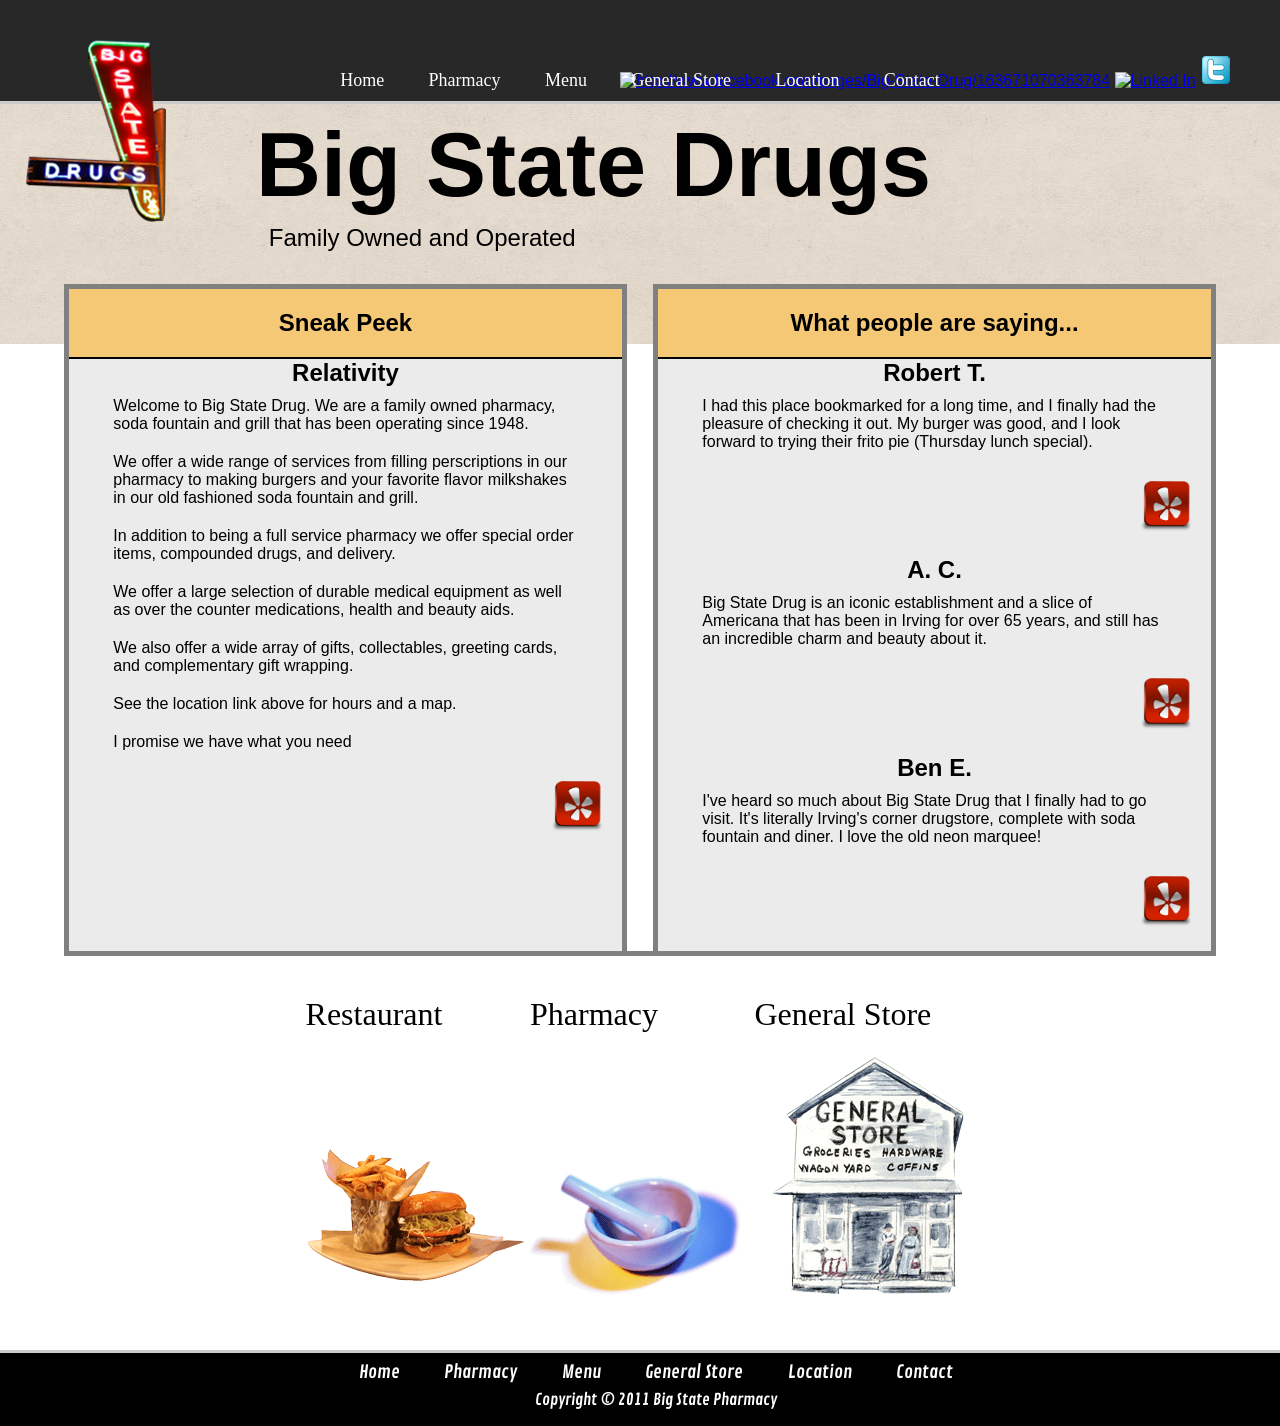
==== project/index.html @ 97235903 "new things" ====
<!DOCTYPE html>
<html lang="en">
	<head>
		<meta charset="utf-8" />
		<title>Big State Drugs</title>
		<link rel="stylesheet" type="text/css" href="css/main.css" />
		<link href='http://fonts.googleapis.com/css?family=Contrail+One' rel='stylesheet' type='text/css' />
	</head>
	<body>
		<!-- start of Header -->
		<header>
			<a href="index.html"><img src="images/stateLogo.png" alt="Big State Drugs" class="logoImg"/></a>
			<nav>
				<ul>
					<li>
						<a href="index.html">Home</a>
					</li>
					<li>
						<a href="pharmacy.html">Pharmacy</a>
					</li>
					<li>
						<a href="menu.html">Menu</a>
					</li>
					<li>
						<a href="about.html">General Store</a>
					</li>
					<li>
						<a href="location.html">Location</a>
					</li>
					<li>
						<a href="form.html">Contact</a>
					</li>
				</ul>
			</nav>
			<div id="social">
				<a href="http://www.facebook.com/pages/Big-State-Drug/163671070363784"><img src="images/facebook1.png" alt="http://www.facebook.com/pages/Big-State-Drug/163671070363784"/></a>
				<a href="http://www.linkedin.com"><img src="images/linkedin.png" alt="Linked In"/></a>
				<a href="http://wwww.twitter.com"><img src="images/twitter.png" alt="Twitter"/></a>
			</div>
		</header>
		<!-- End of Header -->
		<!-- <div id="wrapper"> -->
		<div class="homeTop">
			<h1>Big State Drugs</h1>
			<h2>Family Owned and Operated</h2>
			<img src="images/homeTop.jpg"/>

		</div>
		<section>
			<div class="leftContainer">
				<h1>Sneak Peek</h1>
				<h2>Relativity</h2>
				<p>
					Welcome to Big State Drug. We are a family owned pharmacy, soda fountain and grill that has been operating since 1948.
				</p>
				<p>
					We offer a wide range of services from filling perscriptions in our pharmacy to making burgers and your favorite flavor milkshakes
					in our old fashioned soda fountain and grill.
				</p>
				<p>
					In addition to being a full service pharmacy we offer special order items, compounded
					drugs, and delivery.
				</p>
				<p>
					We offer a large selection of durable medical equipment as well as over the counter medications, health and
					beauty aids.
				</p>
				<p>
					We also offer a wide array of gifts, collectables, greeting cards, and complementary gift wrapping.
				</p>
				<p>
					See the location link above for hours and a map.
				</p>
				<p>I promise we have what you need</p>
				<div class="readmore">
					<a href="http://www.yelp.com/biz/big-state-drug-irving#query:big%20state%20drugs"><img src="images/yelpBig.png"/></a>
				</div>
			</div>
			<div class="rightContainer">
				<h1>What people are saying...</h1>
				<h2>Robert T.</h2>
				<p>
					I had this place bookmarked for a long time, and I finally had the pleasure of checking it out.
					My burger was good, and I look forward to trying their frito pie (Thursday lunch special).
				</p>
				<div class="readmore">
					<a href="http://www.yelp.com/biz/big-state-drug-irving#query:big%20state%20drugs"><img src="images/yelpBig.png"/></a>
				</div>
				<h2>A. C.</h2>
				<p>
					Big State Drug is an iconic establishment and a slice of Americana that has been in Irving for over 65 years,
					and still has an incredible charm and beauty about it.
				</p>
				<div class="readmore">
					<a href="http://www.yelp.com/biz/big-state-drug-irving#query:big%20state%20drugs"><img src="images/yelpBig.png"/></a>
				</div>
				<h2>Ben E.</h2>
				<p>
					I've heard so much about Big State Drug that I finally had to go visit. It's literally Irving's corner drugstore,
					complete with soda fountain and diner. I love the old neon marquee!
				</p>
				<div class="readmore">
					<a href="http://www.yelp.com/biz/big-state-drug-irving#query:big%20state%20drugs"><img src="images/yelpBig.png"/></a>
				</div>
			</div>
		</section>
		<div class="imageSet">
			<span>Restaurant</span>
			<a href="menu.html"><img src="images/home_menu.gif" alt="Restaurant"/></a>
			<span>Pharmacy</span>
			<a href="pharmacy.html"><img src="images/home_pharmacy.gif" alt="Pharmacy"/></a>
			<span>General Store</span>
			<a href="about.html"><img src="images/home_general.png"alt="GeneralStore"/></a>
		</div>
		<footer>
			<div class="bottomBar">
				<ul>
					<li>
						<a href="index.html">Home</a>
					</li>
					<li>
						<a href="pharmacy.html">Pharmacy</a>
					</li>
					<li>
						<a href="menu.html">Menu</a>
					</li>
					<li>
						<a href="about.html">General Store</a>
					</li>
					<li>
						<a href="location.html">Location</a>
					</li>
					<li>
						<a href="form.html">Contact</a>
					</li>
				</ul>
				<div class="copyright">
					<p>
						Copyright &copy; 2011 Big State Pharmacy
					</p>
				</div>
			</div>
		</footer>
		<!-- </div> -->
	</body>
</html>
---- project/css/main.css ----
* {
	margin: 0;
	padding: 0;
	/*box-sizing: border-box;*/	
	/*-webkit-box-sizing: border-box;*/
	/*-moz-box-sizing: border-box;*/
	-webkit-font-smoothing: antialiased;
	-moz-font-smoothing: antialiased;
	-o-font-smoothing: antialiased;
	font-family: Verdana, Geneva, sans-serif;
}

body {
		background-image:url("images/grunge.png");
}

h1{
	text-align:center;
}
header {
	width: 100%;
	margin: 0;
	padding: 0;
}

.logoImg {
	float: left;
	padding-top: 40px;
	padding-left: 2%;
	width: 140px;
	z-index: 0;
	overflow: hidden;
	position: absolute;
}
.universal_wrap {
	width: 80%;
	margin: 0 auto;
	overflow: hidden;
}
nav {
	list-style-type: none;
	width: 100%;
	border-bottom: solid 3px #CCCCCC;
	padding-top: 70px;
	padding-bottom: 10px;
	background-color: #282828;
}
nav > ul {
	text-align:center;
	position:relative;
	/*padding-right:1em;*/

}
nav ul li:nth-child(1){
	/*border:1px solid gray;*/
}

nav > ul > li {
	display: inline;
	padding: 5px 20px;
	
	
}
nav > ul > li > a {
	font-family: "Helvetica Neue";
	font-size: 18px;
	color: #ffffff;
	/*display: inline;*/
	text-decoration: none;
	overflow: hidden;
}
nav > ul > li > a:hover {
	color: #3781ba;
}
nav > ul > li > a:active {
	color: #3781ba;
}
nav ul li:nth-child(6){
}
#social {
	/*position: absolute;*/
	margin-top: -50px;
	float: right;
	padding-right:3em;
	z-index: 1;
}
.homeTop {
	/*overflow: hidden;*/
	/*clear: both;*/
	height: 240px;
	/*width: 100%;*/
}
.homeTop > h1 {
	font-size: 90px;
	position: absolute;
	font-family: 'HelveticaNeue', Arial, Helvetica, sans-serif;
	padding-left: 20%;
	padding-top:10px;
}
.homeTop > h2 {
	font-family: 'HelveticaNeue-UltraLight', 'Helvetica Neue UltraLight', 'Helvetica Neue', Arial, Helvetica, sans-serif;
	font-size: 24px;
	font-weight: 100;
	position: absolute;
	padding-left: 21%;
	padding-top: 5em;
}
.homeTop > img {
	width: 100%;
	height: 240px;
	overflow: hidden;
	position: absolute;
	z-index: -1;
}
section {
	width: 90%;
	margin: -60px auto;
	height: 100%;
	overflow: hidden;
	border-bottom:solid 5px gray;
	
	
}
section h1 {
	font-family: "HelveticaNeue" padding : 0;
	padding-left: 10px;
	border-bottom: .1em solid black;
}
section h2 {
	/*padding-left: 5%;*/
	text-align:center;
	
}
section > h2:first-Child{
	margin-top:3em;
}
section p {
	padding-left: 8%;
	padding-right: 8%;
	padding-top: 10px;
	padding-bottom: 10px;
}
.leftContainer {
	width: 48%;
	background-color: #ebebeb;
	float: left;
	overflow:hidden;
	border:solid 5px gray;
	margin-bottom:-1000px;
	padding-bottom:1000px;
	
	
}

.rightContainer {
	width: 48%;
	background-color: #ebebeb;
	float: right;
	border:solid 5px gray;
	border-bottom:none;
}

.leftContainer > .readmore{
	/*margin-top:65px;*/
}
.readmore {
	text-align: right;
	padding: 20px;
}
.readmore img {
	width:10%;
	padding-bottom:0;
}
.facebook {
	/*float:right;*/
	overflow: hidden;
	/*background-color:rgba(255,255,255,.5);*/
	margin-top: -60px;
	/*background-color:rgba(255,255,255,.2);*/
	width: 100%;
}
section  h1 {
	padding: 20px;
	background-color:rgba(100%, 65.1%, 0%, .5);
}
.imageSet {
	text-align:center;
}
.imageSet img{
	margin-top:10em;
}
span{
	text-align:center;
	position:absolute;
	padding-top:100px;
	/*padding-left:3em;*/
	font-family:"French Script MT";
	font-size:2em;
}
.imageSet:nth-child(3){
	padding-right:4em;
}
aside {
	/*clear:both;*/
	margin: 0;
	padding: 10px;
	float: left;
	overflow: hidden;
	width: 23%;/*height:100%;*/
	/*background-color:rgba(0,0,0,.3);*/

}
aside > img {
	width: 100%;
	/*padding:10%;*/
	border: .3em solid #000000;
	margin-bottom: 0;
	padding-bottom: 0;
}
#rightBar {
	width: 25%;
	/*clear:both;*/
	height: 500px;
	background-color: rgba(255,255,255,.3);
	float: right;
	overflow: hidden;
}
.info {
	margin: 0;
	width: 100%;
	height: 100%;
	background-color: #282828;
	border-bottom: 3px solid #cccccc;
	padding-top: 10px;
	padding-left: 1em;
	overflow: hidden;
}
.info > ul {
	list-style-type: none;
	margin-left: 50px;
	color: white;
}
.info > ul > li {
	padding: 5px;
	font-family: "Arial Narrow";
}
b {
	color: gray;
}
.copyright > p {
	color: white;
	font-family: "contrail one";
	font-size: 16px;
	margin: 0;
	padding-top: 8px;
	text-align: center;
	padding-bottom:1em;
}
.bottomBar {
	margin: 0 auto;
	width: 100%;
	background-color: rgb(0,0,0);
	border-top: 3px solid #cccccc;
	padding-top: 10px;
	padding-left: 1em;
	overflow: hidden;
}
footer {
	width: 100%;
	position:absolute;
	margin: 0 auto;
	padding-top: 40px;
	text-align: center;
	
}
.bottomBar > ul > li > a:hover {
	color: #3781ba;
}

.bottomBar ul {
	margin: 0 auto;
	/*padding: 20px 70px 20px 50px;*/
	list-style-type: none;
	display: inline;
}
.bottomBar > ul > li > a {
	text-decoration: none;
	color:white;
	font-family: "Contrail one";
	font-size: 18px;
	font-weight: 100;
	display: inline;
	line-height: 18px;
	padding: 20px;
}
.bottomBar > ul > li {
	text-decoration: none;
	display: inline;
}
#content {
	background-image: url(images/html5-forms.png);
	background-repeat: no-repeat;
	background-position: center -25px;
	padding-top: 150px;
	overflow: hidden;
}
form {
	width: 400px;
	background-color: #fcfcfc;
	background-color: rgba(0,0,0,0.5);
	padding: 15px 25px;
	margin: 0 auto;
	color: #fff;
	-moz-border-radius: 20px;
	-webkit-border-radius: 20px;
	border-radius: 20px;
	overflow: hidden;
}
label {
	clear: both;
	display: block;
	text-shadow: 0px -1px 0px #000;
	text-shadow: 0 -1px rgba(0,0,0,0.5);
	font-family: "kaffeesatz-1", "kaffeesatz-2", sans-serif;
}
input {
	margin-bottom: 25px;
}
sup {
	color: #f00;
}
input {
	font-size: 18px;
	border: 2px solid #999;
	padding: 6px 8px;
	background-color: #fff;
	-webkit-box-shadow: inset 0px 2px 2px rgba(0,0,0,0.2);
	-moz-box-shadow: inset 0px 2px 2px rgba(0,0,0,0.2);
	box-shadow: inset 0px 2px 2px rgba(0,0,0,0.2);
	color: #696969;
	width: 375px;
}
input:focus {
	border: 2px solid #6c6;
	-webkit-box-shadow: none;
	-moz-box-shadow: none;
	box-shadow: none;
}
input[type=date], input[type=number], input[type=submit] {
	-moz-border-radius: 0px;
	-webkit-border-radius: 0px;
	border-radius: 0px;
	width: auto;
}
input[type=submit] {
	margin-top: 10px;
}
input:invalid {
	border: 2px red solid;
}
input.awesome {
	background: #fc9200 url(../images/alert-overlay.png) repeat-x;
	display: inline-block;
	padding: 5px 10px 6px;
	color: #fff;
	text-decoration: none;
	font-weight: bold;
	line-height: 1;
	-moz-border-radius: 5px;
	-webkit-border-radius: 5px;
	border-radius: 5px;
	-moz-box-shadow: 0 1px 3px #999;
	-webkit-box-shadow: 0 1px 3px #999;
	box-shadow: 0 1px 3px #999;
	text-shadow: 0 -1px 1px #222;
	border: none;
	position: relative;
	cursor: pointer;
	float: right;
	font-size: 28px;
	font-family: "kaffeesatz-1", "kaffeesatz-2", sans-serif;
}
input.awesome:hover {
	background-color: #ffb515;
}
.small {
	font-size: 10px;
	margin: 15px 0;
	color: #fff;
	text-shadow: 0px -1px 0px #000;
	text-shadow: 0 -1px rgba(0,0,0,0.5);
}
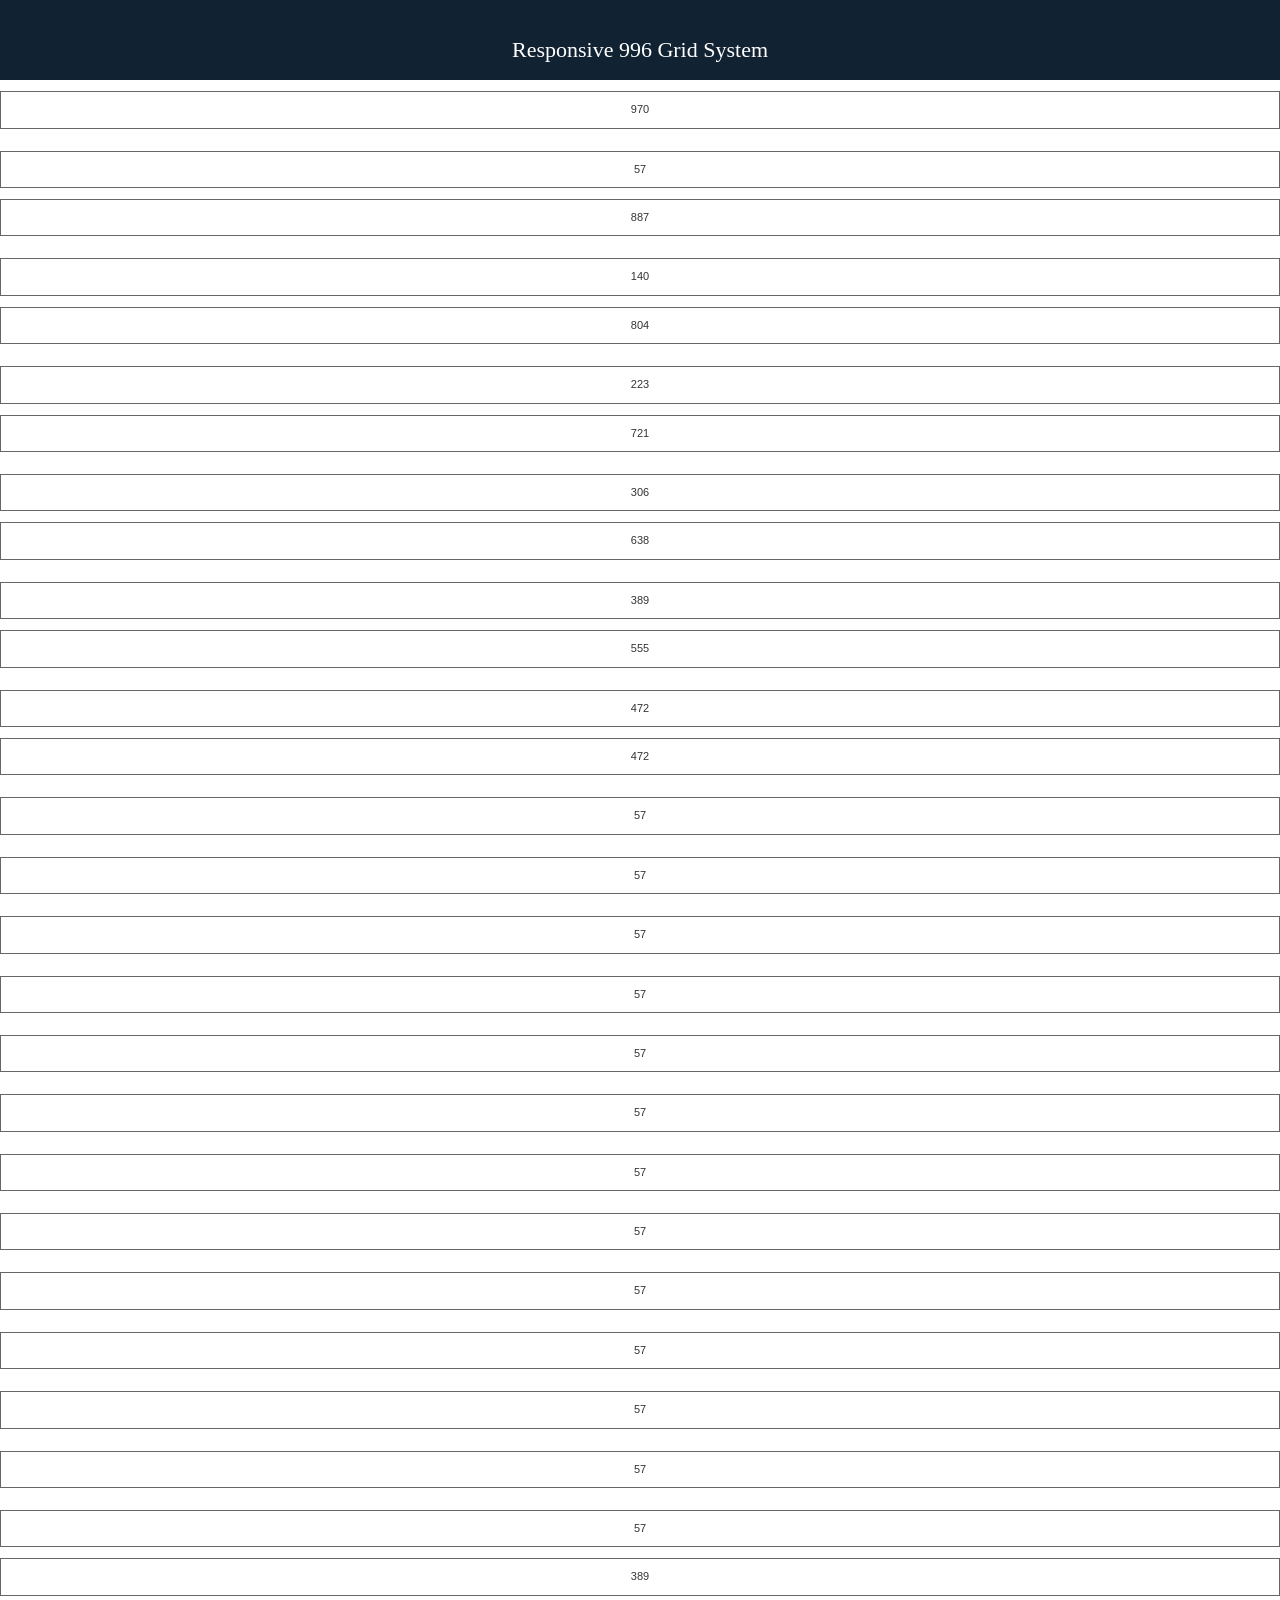
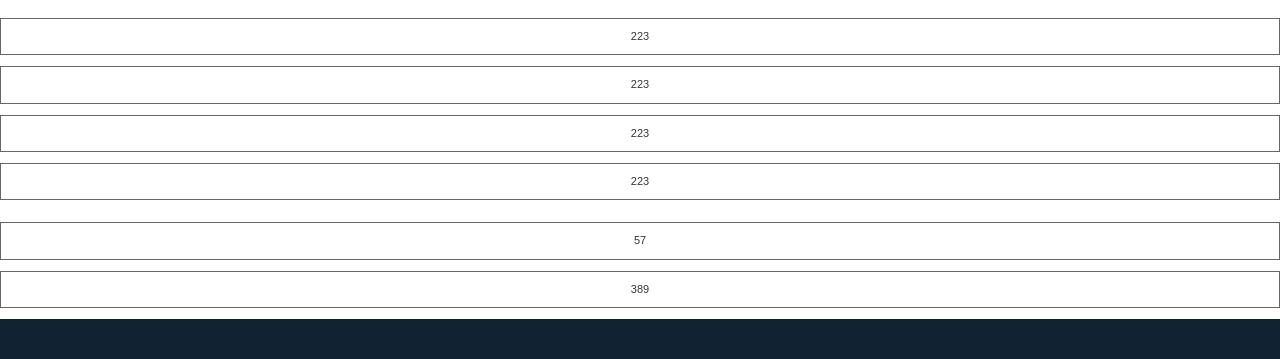
==== commit b60569f7: "different site" ====
--- a/project/index.html
+++ b/project/index.html
@@ -1,146 +1,263 @@
-<!DOCTYPE html>
-<html lang="en">
-	<head>
-		<meta charset="utf-8" />
-		<title>Big State Drugs</title>
-		<link rel="stylesheet" type="text/css" href="css/main.css" />
-		<link href='http://fonts.googleapis.com/css?family=Contrail+One' rel='stylesheet' type='text/css' />
-	</head>
-	<body>
-		<!-- start of Header -->
-		<header>
-			<a href="index.html"><img src="images/stateLogo.png" alt="Big State Drugs" class="logoImg"/></a>
-			<nav>
-				<ul>
-					<li>
-						<a href="index.html">Home</a>
-					</li>
-					<li>
-						<a href="pharmacy.html">Pharmacy</a>
-					</li>
-					<li>
-						<a href="menu.html">Menu</a>
-					</li>
-					<li>
-						<a href="about.html">General Store</a>
-					</li>
-					<li>
-						<a href="location.html">Location</a>
-					</li>
-					<li>
-						<a href="form.html">Contact</a>
-					</li>
-				</ul>
-			</nav>
-			<div id="social">
-				<a href="http://www.facebook.com/pages/Big-State-Drug/163671070363784"><img src="images/facebook1.png" alt="http://www.facebook.com/pages/Big-State-Drug/163671070363784"/></a>
-				<a href="http://www.linkedin.com"><img src="images/linkedin.png" alt="Linked In"/></a>
-				<a href="http://wwww.twitter.com"><img src="images/twitter.png" alt="Twitter"/></a>
-			</div>
-		</header>
-		<!-- End of Header -->
-		<!-- <div id="wrapper"> -->
-		<div class="homeTop">
-			<h1>Big State Drugs</h1>
-			<h2>Family Owned and Operated</h2>
-			<img src="images/homeTop.jpg"/>
-
-		</div>
-		<section>
-			<div class="leftContainer">
-				<h1>Sneak Peek</h1>
-				<h2>Relativity</h2>
-				<p>
-					Welcome to Big State Drug. We are a family owned pharmacy, soda fountain and grill that has been operating since 1948.
-				</p>
-				<p>
-					We offer a wide range of services from filling perscriptions in our pharmacy to making burgers and your favorite flavor milkshakes
-					in our old fashioned soda fountain and grill.
-				</p>
-				<p>
-					In addition to being a full service pharmacy we offer special order items, compounded
-					drugs, and delivery.
-				</p>
-				<p>
-					We offer a large selection of durable medical equipment as well as over the counter medications, health and
-					beauty aids.
-				</p>
-				<p>
-					We also offer a wide array of gifts, collectables, greeting cards, and complementary gift wrapping.
-				</p>
-				<p>
-					See the location link above for hours and a map.
-				</p>
-				<p>I promise we have what you need</p>
-				<div class="readmore">
-					<a href="http://www.yelp.com/biz/big-state-drug-irving#query:big%20state%20drugs"><img src="images/yelpBig.png"/></a>
-				</div>
-			</div>
-			<div class="rightContainer">
-				<h1>What people are saying...</h1>
-				<h2>Robert T.</h2>
-				<p>
-					I had this place bookmarked for a long time, and I finally had the pleasure of checking it out.
-					My burger was good, and I look forward to trying their frito pie (Thursday lunch special).
-				</p>
-				<div class="readmore">
-					<a href="http://www.yelp.com/biz/big-state-drug-irving#query:big%20state%20drugs"><img src="images/yelpBig.png"/></a>
-				</div>
-				<h2>A. C.</h2>
-				<p>
-					Big State Drug is an iconic establishment and a slice of Americana that has been in Irving for over 65 years,
-					and still has an incredible charm and beauty about it.
-				</p>
-				<div class="readmore">
-					<a href="http://www.yelp.com/biz/big-state-drug-irving#query:big%20state%20drugs"><img src="images/yelpBig.png"/></a>
-				</div>
-				<h2>Ben E.</h2>
-				<p>
-					I've heard so much about Big State Drug that I finally had to go visit. It's literally Irving's corner drugstore,
-					complete with soda fountain and diner. I love the old neon marquee!
-				</p>
-				<div class="readmore">
-					<a href="http://www.yelp.com/biz/big-state-drug-irving#query:big%20state%20drugs"><img src="images/yelpBig.png"/></a>
-				</div>
-			</div>
-		</section>
-		<div class="imageSet">
-			<span>Restaurant</span>
-			<a href="menu.html"><img src="images/home_menu.gif" alt="Restaurant"/></a>
-			<span>Pharmacy</span>
-			<a href="pharmacy.html"><img src="images/home_pharmacy.gif" alt="Pharmacy"/></a>
-			<span>General Store</span>
-			<a href="about.html"><img src="images/home_general.png"alt="GeneralStore"/></a>
-		</div>
-		<footer>
-			<div class="bottomBar">
-				<ul>
-					<li>
-						<a href="index.html">Home</a>
-					</li>
-					<li>
-						<a href="pharmacy.html">Pharmacy</a>
-					</li>
-					<li>
-						<a href="menu.html">Menu</a>
-					</li>
-					<li>
-						<a href="about.html">General Store</a>
-					</li>
-					<li>
-						<a href="location.html">Location</a>
-					</li>
-					<li>
-						<a href="form.html">Contact</a>
-					</li>
-				</ul>
-				<div class="copyright">
-					<p>
-						Copyright &copy; 2011 Big State Pharmacy
-					</p>
-				</div>
-			</div>
-		</footer>
-		<!-- </div> -->
-	</body>
-</html>
+<!doctype html>
+<!--[if lt IE 7]> <html class="no-js lt-ie9 lt-ie8 lt-ie7" lang="en"> <![endif]-->
+<!--[if IE 7]>    <html class="no-js lt-ie9 lt-ie8" lang="en"> <![endif]-->
+<!--[if IE 8]>    <html class="no-js lt-ie9" lang="en"> <![endif]-->
+<!--[if gt IE 8]><!--><html class="no-js" lang="en"> <!--<![endif]-->
+<head>
+	<meta charset="utf-8">
+	<meta http-equiv="X-UA-Compatible" content="IE=edge,chrome=1">
+
+	<title>Responsive 996 Grid System</title>
+	<meta name="description" content="">
+	<meta name="author" content="">
+
+	<meta name="viewport" content="width=device-width">
+
+	<link rel="stylesheet" href="css/normalize.css">
+	<link rel="stylesheet" href="css/base.css">
+	<link rel="stylesheet" href="css/grid.css">
+	<link rel="stylesheet" href="css/style.css">
+	<link rel="stylesheet" href="css/demo.css">
+
+	<script src="js/modernizr-2.6.2.min.js"></script>
+	
+</head>
+<body>
+
+<h1 style="color:#fff">
+  Responsive 996 Grid System
+</h1>
+</div>
+<div class="container clearfix">
+  <div class="grid_12">
+    <p>
+      970
+    </p>
+  </div>
+  <!-- end .grid_12 -->
+  <div class="clear"></div>
+  <div class="grid_1">
+    <p>
+      57
+    </p>
+  </div>
+  <!-- end .grid_1 -->
+  <div class="grid_11">
+    <p>
+      887
+    </p>
+  </div>
+  <!-- end .grid_11 -->
+  <div class="clear"></div>
+  <div class="grid_2">
+    <p>
+      140
+    </p>
+  </div>
+  <!-- end .grid_2 -->
+  <div class="grid_10">
+    <p>
+      804
+    </p>
+  </div>
+  <!-- end .grid_10 -->
+  <div class="clear"></div>
+  <div class="grid_3">
+    <p>
+      223
+    </p>
+  </div>
+  <!-- end .grid_3 -->
+  <div class="grid_9">
+    <p>
+      721
+    </p>
+  </div>
+  <!-- end .grid_9 -->
+  <div class="clear"></div>
+  <div class="grid_4">
+    <p>
+      306
+    </p>
+  </div>
+  <!-- end .grid_4 -->
+  <div class="grid_8">
+    <p>
+      638
+    </p>
+  </div>
+  <!-- end .grid_8 -->
+  <div class="clear"></div>
+  <div class="grid_5">
+    <p>
+      389
+    </p>
+  </div>
+  <!-- end .grid_5 -->
+  <div class="grid_7">
+    <p>
+      555
+    </p>
+  </div>
+  <!-- end .grid_7 -->
+  <div class="clear"></div>
+  <div class="grid_6">
+    <p>
+      472
+    </p>
+  </div>
+  <!-- end .grid_6 -->
+  <div class="grid_6">
+    <p>
+      472
+    </p>
+  </div>
+  <!-- end .grid_6 -->
+  <div class="clear"></div>
+  <div class="grid_1 suffix_11">
+    <p>
+      57
+    </p>
+  </div>
+  <!-- end .grid_1.suffix_11 -->
+  <div class="clear"></div>
+  <div class="grid_1 prefix_1 suffix_10">
+    <p>
+      57
+    </p>
+  </div>
+  <!-- end .grid_1.prefix_1.suffix_10 -->
+  <div class="clear"></div>
+  <div class="grid_1 prefix_2 suffix_9">
+    <p>
+      57
+    </p>
+  </div>
+  <!-- end .grid_1.prefix_2.suffix_9 -->
+  <div class="clear"></div>
+  <div class="grid_1 prefix_3 suffix_8">
+    <p>
+      57
+    </p>
+  </div>
+  <!-- end .grid_1.prefix_3.suffix_8 -->
+  <div class="clear"></div>
+  <div class="grid_1 prefix_4 suffix_7">
+    <p>
+      57
+    </p>
+  </div>
+  <!-- end .grid_1.prefix_4.suffix_7 -->
+  <div class="clear"></div>
+  <div class="grid_1 prefix_5 suffix_6">
+    <p>
+      57
+    </p>
+  </div>
+  <!-- end .grid_1.prefix_5.suffix_6 -->
+  <div class="clear"></div>
+  <div class="grid_1 prefix_6 suffix_5">
+    <p>
+      57
+    </p>
+  </div>
+  <!-- end .grid_1.prefix_6.suffix_5 -->
+  <div class="clear"></div>
+  <div class="grid_1 prefix_7 suffix_4">
+    <p>
+      57
+    </p>
+  </div>
+  <!-- end .grid_1.prefix_7.suffix_4 -->
+  <div class="clear"></div>
+  <div class="grid_1 prefix_8 suffix_3">
+    <p>
+      57
+    </p>
+  </div>
+  <!-- end .grid_1.prefix_8.suffix_3 -->
+  <div class="clear"></div>
+  <div class="grid_1 prefix_9 suffix_2">
+    <p>
+      57
+    </p>
+  </div>
+  <!-- end .grid_1.prefix_9.suffix_2 -->
+  <div class="clear"></div>
+  <div class="grid_1 prefix_10 suffix_1">
+    <p>
+      57
+    </p>
+  </div>
+  <!-- end .grid_1.prefix_10.suffix_1 -->
+  <div class="clear"></div>
+  <div class="grid_1 prefix_11">
+    <p>
+      57
+    </p>
+  </div>
+  <!-- end .grid_1.prefix_11 -->
+  <div class="clear"></div>
+  <div class="grid_6 push_6">
+    <div class="grid_1 alpha">
+      <p>
+        57
+      </p>
+    </div>
+    <!-- end .grid_1.alpha -->
+    <div class="grid_5 omega">
+      <p>
+        389
+      </p>
+    </div>
+    <!-- end .grid_5.omega -->
+    <div class="clear"></div>
+    <div class="grid_3 alpha">
+      <p>
+        223
+      </p>
+    </div>
+    <!-- end .grid_3.alpha -->
+    <div class="grid_3 omega">
+      <p>
+        223
+      </p>
+    </div>
+    <!-- end .grid_3.omega -->
+  </div>
+  <!-- end .grid_6.push_6 -->
+  <div class="grid_6 pull_6">
+    <div class="grid_3 alpha">
+      <p>
+        223
+      </p>
+    </div>
+    <!-- end .grid_3.alpha -->
+    <div class="grid_3 omega">
+      <p>
+        223
+      </p>
+    </div>
+    <!-- end .grid_3.omega -->
+    <div class="clear"></div>
+    <div class="grid_1 alpha">
+      <p>
+        57
+      </p>
+    </div>
+    <!-- end .grid_1.alpha -->
+    <div class="grid_5 omega">
+      <p>
+        389
+      </p>
+    </div>
+    <!-- end .grid_5.omega -->
+  </div>
+  <!-- end .grid_6.pull_6 -->
+</div>
+<!-- end .container -->
+
+<script type="text/javascript" src="http://ajax.googleapis.com/ajax/libs/jquery/1.9.0/jquery.min.js"></script>
+<script src="js/scripts.js"></script>
+</body>
+</html>
--- a/project/css/base.css
+++ b/project/css/base.css
@@ -0,0 +1,295 @@
+/*
+Responsive 996px grid system ~ Base CSS.
+
+Uses the HTML5 Boilerplate by Paul Irish with a few tweaks
+html5boilerplate.com
+
+*/
+
+
+/* ==========================================================================
+   Base styles: opinionated defaults
+   ========================================================================== */
+
+html,
+button,
+input,
+select,
+textarea {
+    color: #222;
+}
+
+body {
+    font-size: 1em;
+    line-height: 1.4;
+}
+
+/*
+ * Remove text-shadow in selection highlight: h5bp.com/i
+ * These selection declarations have to be separate.
+ * Customize the background color to match your design.
+ */
+
+::-moz-selection {
+    background: #b3d4fc;
+    text-shadow: none;
+}
+
+::selection {
+    background: #b3d4fc;
+    text-shadow: none;
+}
+
+/*
+ * A better looking default horizontal rule
+ */
+
+hr {
+    display: block;
+    height: 1px;
+    border: 0;
+    border-top: 1px solid #ccc;
+    margin: 1em 0;
+    padding: 0;
+}
+
+/*
+ * Remove the gap between images and the bottom of their containers: h5bp.com/i/440
+ */
+
+img {
+    vertical-align: middle;
+}
+
+/*
+ * Remove default fieldset styles.
+ */
+
+fieldset {
+    border: 0;
+    margin: 0;
+    padding: 0;
+}
+
+/*
+ * Allow only vertical resizing of textareas.
+ */
+
+textarea {
+    resize: vertical;
+}
+
+/* ==========================================================================
+   Chrome Frame prompt
+   ========================================================================== */
+
+.chromeframe {
+    margin: 0.2em 0;
+    background: #ccc;
+    color: #000;
+    padding: 0.2em 0;
+}
+
+/* ==========================================================================
+   Helper classes
+   ========================================================================== */
+
+/*
+ * Image replacement
+ */
+
+.ir {
+    background-color: transparent;
+    border: 0;
+    overflow: hidden;
+    /* IE 6/7 fallback */
+    *text-indent: -9999px;
+}
+
+.ir:before {
+    content: "";
+    display: block;
+    width: 0;
+    height: 150%;
+}
+
+/*
+ * Hide from both screenreaders and browsers: h5bp.com/u
+ */
+
+.hidden {
+    display: none !important;
+    visibility: hidden;
+}
+
+/*
+ * Hide only visually, but have it available for screenreaders: h5bp.com/v
+ */
+
+.visuallyhidden {
+    border: 0;
+    clip: rect(0 0 0 0);
+    height: 1px;
+    margin: -1px;
+    overflow: hidden;
+    padding: 0;
+    position: absolute;
+    width: 1px;
+}
+
+/*
+ * Extends the .visuallyhidden class to allow the element to be focusable
+ * when navigated to via the keyboard: h5bp.com/p
+ */
+
+.visuallyhidden.focusable:active,
+.visuallyhidden.focusable:focus {
+    clip: auto;
+    height: auto;
+    margin: 0;
+    overflow: visible;
+    position: static;
+    width: auto;
+}
+
+/*
+ * Hide visually and from screenreaders, but maintain layout
+ */
+
+.invisible {
+    visibility: hidden;
+}
+
+/*
+ * Clearfix: contain floats
+ *
+ * For modern browsers
+ * 1. The space content is one way to avoid an Opera bug when the
+ *    `contenteditable` attribute is included anywhere else in the document.
+ *    Otherwise it causes space to appear at the top and bottom of elements
+ *    that receive the `clearfix` class.
+ * 2. The use of `table` rather than `block` is only necessary if using
+ *    `:before` to contain the top-margins of child elements.
+ */
+
+.clearfix:before,
+.clearfix:after {
+    content: " "; /* 1 */
+    display: table; /* 2 */
+}
+
+.clearfix:after {
+    clear: both;
+}
+
+/*
+ * For IE 6/7 only
+ * Include this rule to trigger hasLayout and contain floats.
+ */
+
+.clearfix {
+    *zoom: 1;
+}
+
+
+/*
+ * Clear after each row
+ */
+
+.clear {
+	clear: both;
+	display: block;
+	overflow: hidden;
+	visibility: hidden;
+	width: 0;
+	height: 0;
+}
+
+/* ==========================================================================
+   EXAMPLE Media Queries for Responsive Design.
+   Theses examples override the primary ('mobile first') styles.
+   Modify as content requires.
+   ========================================================================== */
+
+@media only screen and (min-width: 35em) {
+    /* Style adjustments for viewports that meet the condition */
+}
+
+@media print,
+       (-o-min-device-pixel-ratio: 5/4),
+       (-webkit-min-device-pixel-ratio: 1.25),
+       (min-resolution: 120dpi) {
+    /* Style adjustments for high resolution devices */
+}
+
+/* ==========================================================================
+   Print styles.
+   Inlined to avoid required HTTP connection: h5bp.com/r
+   ========================================================================== */
+
+@media print {
+    * {
+        background: transparent !important;
+        color: #000 !important; /* Black prints faster: h5bp.com/s */
+        box-shadow: none !important;
+        text-shadow: none !important;
+    }
+
+    a,
+    a:visited {
+        text-decoration: underline;
+    }
+
+    a[href]:after {
+        content: " (" attr(href) ")";
+    }
+
+    abbr[title]:after {
+        content: " (" attr(title) ")";
+    }
+
+    /*
+     * Don't show links for images, or javascript/internal links
+     */
+
+    .ir a:after,
+    a[href^="javascript:"]:after,
+    a[href^="#"]:after {
+        content: "";
+    }
+
+    pre,
+    blockquote {
+        border: 1px solid #999;
+        page-break-inside: avoid;
+    }
+
+    thead {
+        display: table-header-group; /* h5bp.com/t */
+    }
+
+    tr,
+    img {
+        page-break-inside: avoid;
+    }
+
+    img {
+        max-width: 100% !important;
+    }
+
+    @page {
+        margin: 0.5cm;
+    }
+
+    p,
+    h2,
+    h3 {
+        orphans: 3;
+        widows: 3;
+    }
+
+    h2,
+    h3 {
+        page-break-after: avoid;
+    }
+}
--- a/project/css/style.css
+++ b/project/css/style.css
@@ -0,0 +1,45 @@
+/*
+Responsive 996px grid system ~ Style CSS.
+Copyright 2013, Josh Cope
+*/
+
+/* =============================================================================
+   Site Styles
+   ========================================================================== */
+
+/* =============================================================================
+   Page Styles
+   ========================================================================== */
+
+/* =============================================================================
+   Media Queries
+   ========================================================================== */
+
+/* Tablet Portrait size to Base 996px */
+@media only screen and (min-width: 768px) and (max-width: 995px) {}
+
+/* All Mobile Sizes */
+@media only screen and (max-width: 767px) {}
+
+/* Mobile Landscape Size to Tablet Portrait */
+@media only screen and (min-width: 480px) and (max-width: 767px) {}
+
+/* Mobile Portrait Size to Mobile Landscape Size */
+@media only screen and (max-width: 479px) {}
+
+
+/* =============================================================================
+   Font-Face
+   ========================================================================== */
+/* This is the proper syntax for an @font-face file
+
+/* @font-face {
+font-family: 'FontName';
+src: url('../fonts/FontName.eot');
+src: url('../fonts/FontName.eot?iefix') format('embedded-opentype'),
+url('../fonts/FontName.woff') format('woff'),
+url('../fonts/FontName.ttf') format('truetype'),
+url('../fonts/FontName.svg#FontName') format('svg');
+font-weight: normal;
+font-style: normal; }
+*/
--- a/project/css/demo.css
+++ b/project/css/demo.css
@@ -0,0 +1,63 @@
+body {
+  background: #123;
+  color: #333;
+  font-size: 11px;
+  height: auto;
+  padding-bottom: 20px;
+}
+
+a {
+  color: #fff;
+  text-decoration: none;
+}
+
+a:hover {
+  text-decoration: underline;
+}
+
+h1 {
+  font-family: Georgia, serif;
+  font-weight: normal;
+  padding-top: 20px;
+  text-align: center;
+}
+
+h2 {
+  padding-top: 20px;
+  text-align: center;
+}
+
+p {
+  border: 1px solid #666;
+  overflow: hidden;
+  padding: 10px 0;
+  text-align: center;
+}
+
+.container {
+  background-color: #fff;
+  background-repeat: repeat-y;
+  margin-bottom: 20px;
+}
+
+.container {
+  background-image: url('../demo-files/12_col.png');
+}
+
+@media only screen and (min-width: 768px) and (max-width: 995px) {
+	.container {
+		background-image: url('../demo-files/12_col_768.png');
+	}
+}
+
+@media only screen and (max-width: 767px) {
+	.container {
+		background: #6afd7f;
+	}
+}
+
+@media only screen and (max-width: 479px) {
+	.container.demo {
+		background: #e16bfe;
+	}
+}
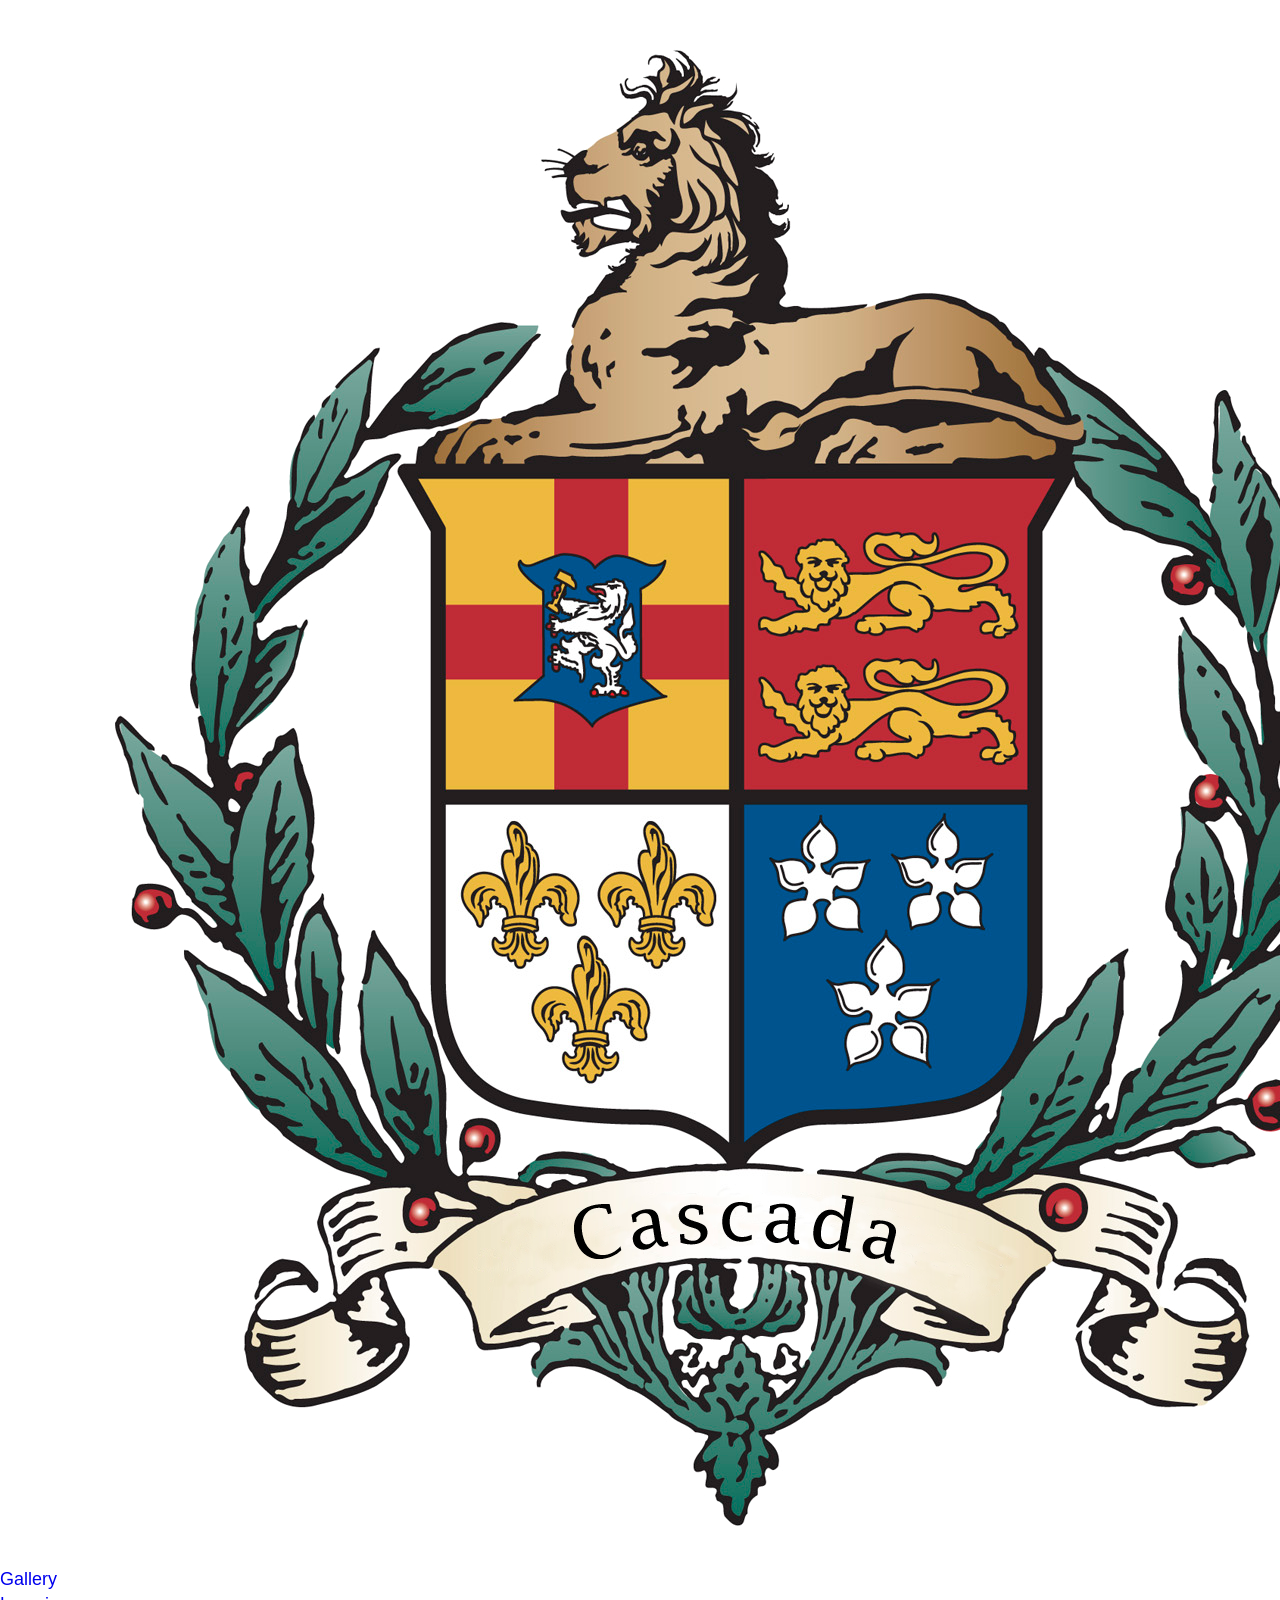
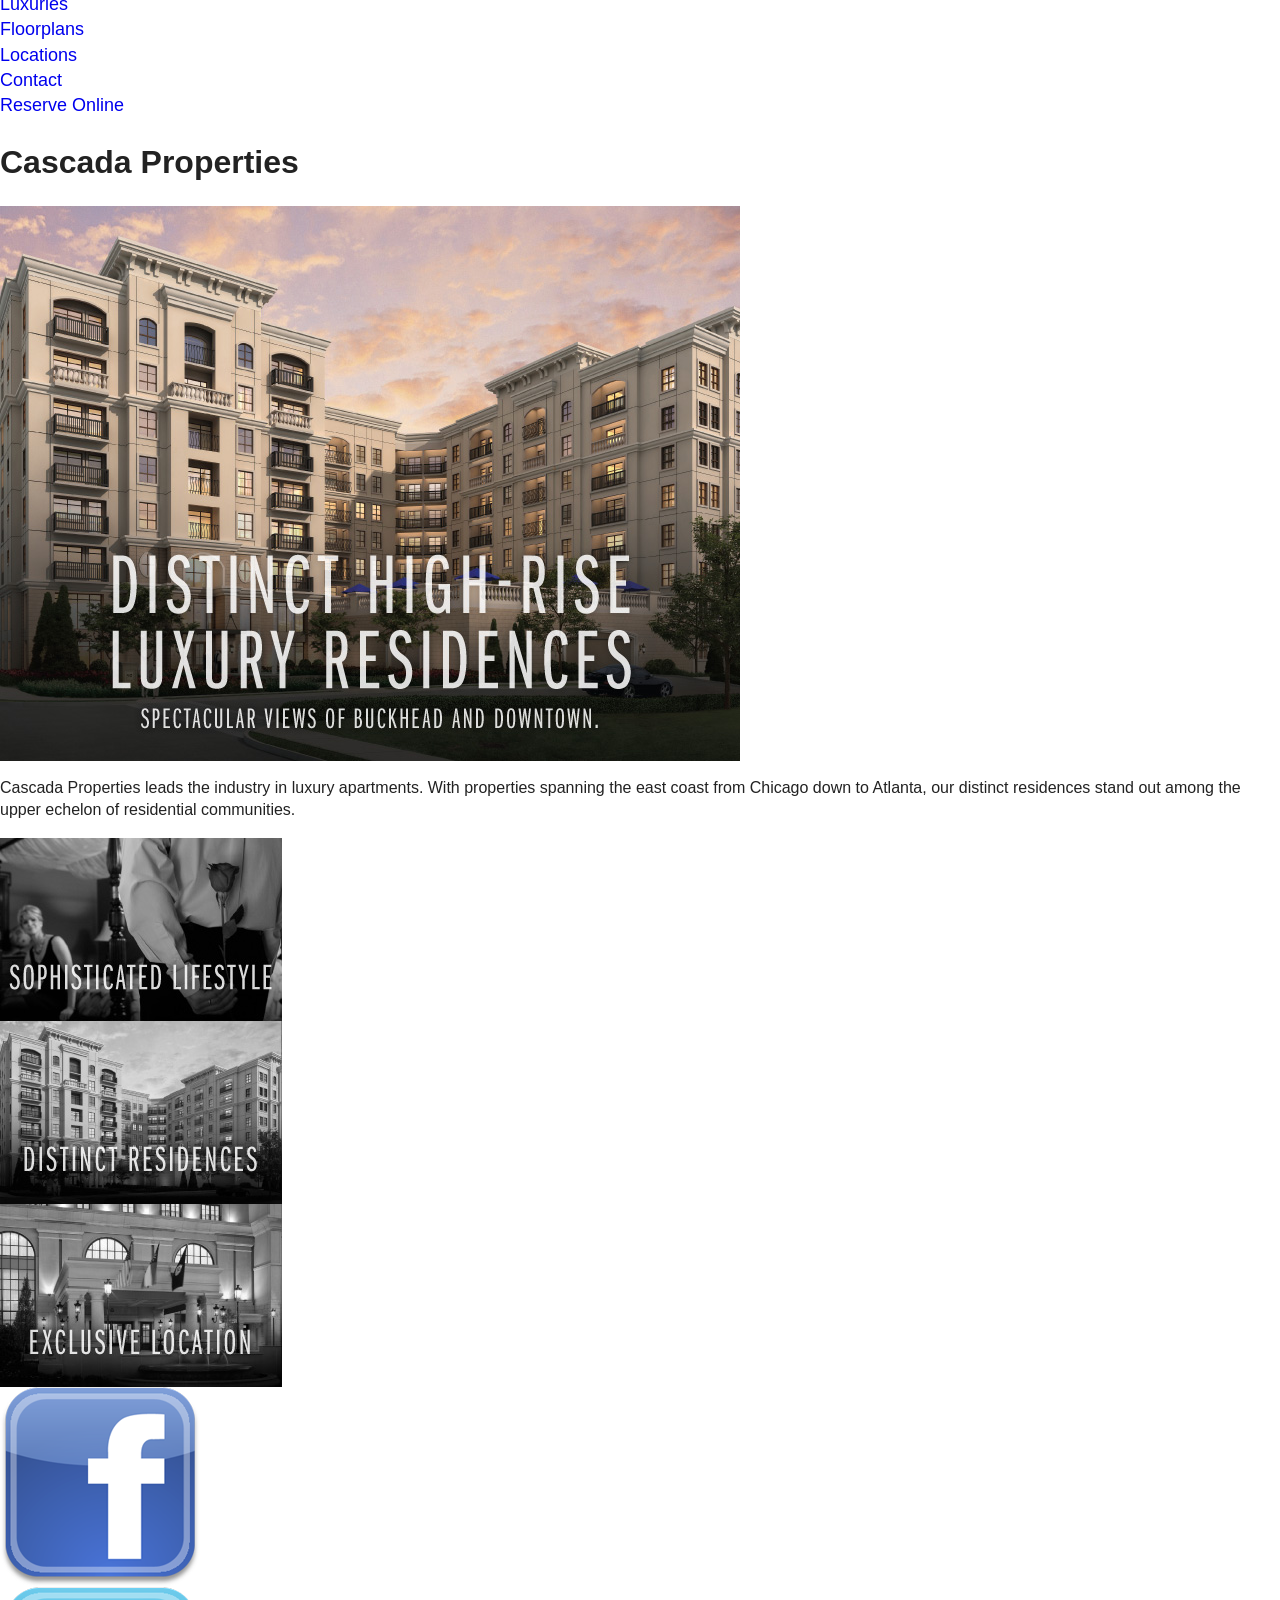
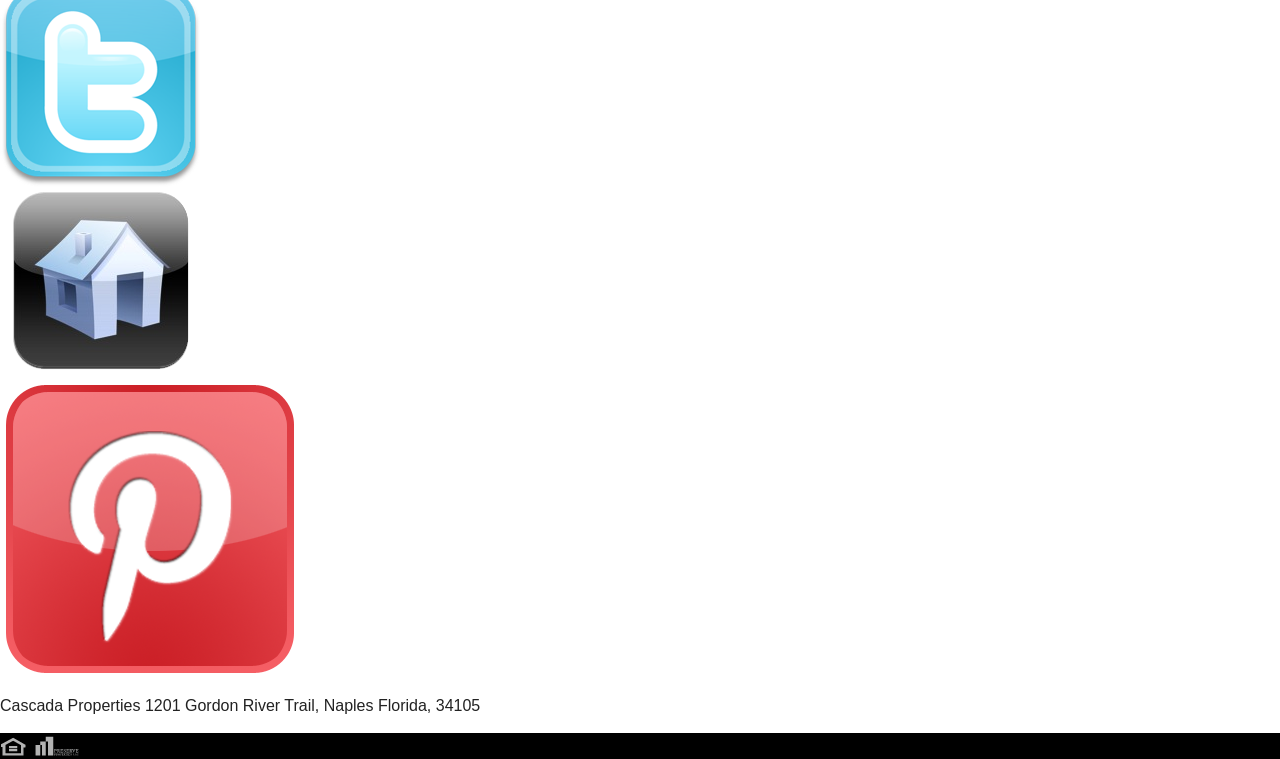
==== commit 33590c39: "new stuff" ====
--- a/project/index.html
+++ b/project/index.html
@@ -4,258 +4,96 @@
 <!--[if IE 8]>    <html class="no-js lt-ie9" lang="en"> <![endif]-->
 <!--[if gt IE 8]><!--><html class="no-js" lang="en"> <!--<![endif]-->
 <head>
-	<meta charset="utf-8">
-	<meta http-equiv="X-UA-Compatible" content="IE=edge,chrome=1">
+    <meta charset="utf-8">
+    <meta http-equiv="X-UA-Compatible" content="IE=edge,chrome=1">
 
-	<title>Responsive 996 Grid System</title>
-	<meta name="description" content="">
-	<meta name="author" content="">
+    <title>Cascada Properties</title>
+    <meta name="description" content="">
+    <meta name="author" content="">
 
-	<meta name="viewport" content="width=device-width">
+    <meta name="viewport" content="width=device-width">
 
-	<link rel="stylesheet" href="css/normalize.css">
-	<link rel="stylesheet" href="css/base.css">
-	<link rel="stylesheet" href="css/grid.css">
-	<link rel="stylesheet" href="css/style.css">
-	<link rel="stylesheet" href="css/demo.css">
+    <link rel="stylesheet" href="css/normalize.css">
+        <link rel="stylesheet" href="css/base.css">
 
-	<script src="js/modernizr-2.6.2.min.js"></script>
-	
+    <link rel="stylesheet" href="css/grid.css">
+    <link rel="stylesheet" href="css/style.css">
+
+    <script src="js/modernizr-2.6.2.min.js"></script>
+    
 </head>
 <body>
 
-<h1 style="color:#fff">
-  Responsive 996 Grid System
-</h1>
+<div class="container clearfix">
+    <div class="grid_2 prefix_5">
+        <a href="index.html"><img src="images/cascada no background.png"  /></a>
+    </div>
+    <div class="clear"> </div>
+    <div class="grid_12">
+  
+       <div class="grid_1 prefix_3">
+             <a href="gallery.html">Gallery</a>
+       </div>
+       <div class="grid_1">
+           <a href="luxury.html">Luxuries</a>
+       </div>
+       <div class="grid_1">
+           <a href="floorplan.html">Floorplans</a>
+       </div>
+      
+       <div class="grid_1">
+           <a href="location.html">Locations</a>
+       </div>
+       <div class="grid_1">
+           <a href="contact.html">Contact</a>
+       </div>
+       <div class="grid_2">
+           <a href="#">Reserve Online</a>
+       </div>
+    </div>
+    <div class="clear"> </div>
+        <div class="grid_8 prefix_4">
+            <h1>Cascada Properties</h1>    
+        </div> 
+        <div class="clear"> </div>
+        <div class="grid_8 omega">
+            <img src="images/home1a.jpg" alt="Distinct High-rise Luxury Residences.  Spectacular views of Buckhead and downtown." />
+            <p>Cascada Properties leads the industry in luxury apartments.  With
+                properties spanning the east coast from Chicago down to Atlanta,
+                our distinct residences stand out among the upper echelon of residential communities.</p>
+        </div>
+        <div class="grid_4 alpha">
+            <img src="images/homeSide3.jpg" alt="Sophisticated LifeStyle" />
+        </div>
+        <div class="grid_4 alpha">
+            <img src="images/homeSide1.jpg" alt="Luxury Residences" />
+        </div>
+        <div class="grid_4 alpha">
+            <img src="images/homeSide4.jpg" alt="Exclusive Locations" />
+        </div>
+        
+    <div class="clear"> </div>
+    <div class="grid_1">
+        <a href="http://facebook.com"> <img src="images/icon-fb.png" /></a>
+    </div>
+    <div class="grid_1">
+        <a href="http://www.twitter.com"><img src="images/icon-twitter.png" /></a>
+    </div>
+    <div class="grid_1">
+        <a href="http://www.walkscore.com"><img src="images/icon-walkscore2.png" /></a>
+    </div>
+    <div class="grid_1">
+        <img src="images/icon-pinterest.png" />
+    </div>
+    <div class="grid_6">
+        <p>Cascada Properties 1201 Gordon River Trail, Naples Florida, 34105</p>
+    </div>
+    <div class="grid_2" style="background:black;">
+        <img src="images/footerIcon.png" />
+    </div>
+    
 </div>
-<div class="container clearfix">
-  <div class="grid_12">
-    <p>
-      970
-    </p>
-  </div>
-  <!-- end .grid_12 -->
-  <div class="clear"></div>
-  <div class="grid_1">
-    <p>
-      57
-    </p>
-  </div>
-  <!-- end .grid_1 -->
-  <div class="grid_11">
-    <p>
-      887
-    </p>
-  </div>
-  <!-- end .grid_11 -->
-  <div class="clear"></div>
-  <div class="grid_2">
-    <p>
-      140
-    </p>
-  </div>
-  <!-- end .grid_2 -->
-  <div class="grid_10">
-    <p>
-      804
-    </p>
-  </div>
-  <!-- end .grid_10 -->
-  <div class="clear"></div>
-  <div class="grid_3">
-    <p>
-      223
-    </p>
-  </div>
-  <!-- end .grid_3 -->
-  <div class="grid_9">
-    <p>
-      721
-    </p>
-  </div>
-  <!-- end .grid_9 -->
-  <div class="clear"></div>
-  <div class="grid_4">
-    <p>
-      306
-    </p>
-  </div>
-  <!-- end .grid_4 -->
-  <div class="grid_8">
-    <p>
-      638
-    </p>
-  </div>
-  <!-- end .grid_8 -->
-  <div class="clear"></div>
-  <div class="grid_5">
-    <p>
-      389
-    </p>
-  </div>
-  <!-- end .grid_5 -->
-  <div class="grid_7">
-    <p>
-      555
-    </p>
-  </div>
-  <!-- end .grid_7 -->
-  <div class="clear"></div>
-  <div class="grid_6">
-    <p>
-      472
-    </p>
-  </div>
-  <!-- end .grid_6 -->
-  <div class="grid_6">
-    <p>
-      472
-    </p>
-  </div>
-  <!-- end .grid_6 -->
-  <div class="clear"></div>
-  <div class="grid_1 suffix_11">
-    <p>
-      57
-    </p>
-  </div>
-  <!-- end .grid_1.suffix_11 -->
-  <div class="clear"></div>
-  <div class="grid_1 prefix_1 suffix_10">
-    <p>
-      57
-    </p>
-  </div>
-  <!-- end .grid_1.prefix_1.suffix_10 -->
-  <div class="clear"></div>
-  <div class="grid_1 prefix_2 suffix_9">
-    <p>
-      57
-    </p>
-  </div>
-  <!-- end .grid_1.prefix_2.suffix_9 -->
-  <div class="clear"></div>
-  <div class="grid_1 prefix_3 suffix_8">
-    <p>
-      57
-    </p>
-  </div>
-  <!-- end .grid_1.prefix_3.suffix_8 -->
-  <div class="clear"></div>
-  <div class="grid_1 prefix_4 suffix_7">
-    <p>
-      57
-    </p>
-  </div>
-  <!-- end .grid_1.prefix_4.suffix_7 -->
-  <div class="clear"></div>
-  <div class="grid_1 prefix_5 suffix_6">
-    <p>
-      57
-    </p>
-  </div>
-  <!-- end .grid_1.prefix_5.suffix_6 -->
-  <div class="clear"></div>
-  <div class="grid_1 prefix_6 suffix_5">
-    <p>
-      57
-    </p>
-  </div>
-  <!-- end .grid_1.prefix_6.suffix_5 -->
-  <div class="clear"></div>
-  <div class="grid_1 prefix_7 suffix_4">
-    <p>
-      57
-    </p>
-  </div>
-  <!-- end .grid_1.prefix_7.suffix_4 -->
-  <div class="clear"></div>
-  <div class="grid_1 prefix_8 suffix_3">
-    <p>
-      57
-    </p>
-  </div>
-  <!-- end .grid_1.prefix_8.suffix_3 -->
-  <div class="clear"></div>
-  <div class="grid_1 prefix_9 suffix_2">
-    <p>
-      57
-    </p>
-  </div>
-  <!-- end .grid_1.prefix_9.suffix_2 -->
-  <div class="clear"></div>
-  <div class="grid_1 prefix_10 suffix_1">
-    <p>
-      57
-    </p>
-  </div>
-  <!-- end .grid_1.prefix_10.suffix_1 -->
-  <div class="clear"></div>
-  <div class="grid_1 prefix_11">
-    <p>
-      57
-    </p>
-  </div>
-  <!-- end .grid_1.prefix_11 -->
-  <div class="clear"></div>
-  <div class="grid_6 push_6">
-    <div class="grid_1 alpha">
-      <p>
-        57
-      </p>
-    </div>
-    <!-- end .grid_1.alpha -->
-    <div class="grid_5 omega">
-      <p>
-        389
-      </p>
-    </div>
-    <!-- end .grid_5.omega -->
-    <div class="clear"></div>
-    <div class="grid_3 alpha">
-      <p>
-        223
-      </p>
-    </div>
-    <!-- end .grid_3.alpha -->
-    <div class="grid_3 omega">
-      <p>
-        223
-      </p>
-    </div>
-    <!-- end .grid_3.omega -->
-  </div>
-  <!-- end .grid_6.push_6 -->
-  <div class="grid_6 pull_6">
-    <div class="grid_3 alpha">
-      <p>
-        223
-      </p>
-    </div>
-    <!-- end .grid_3.alpha -->
-    <div class="grid_3 omega">
-      <p>
-        223
-      </p>
-    </div>
-    <!-- end .grid_3.omega -->
-    <div class="clear"></div>
-    <div class="grid_1 alpha">
-      <p>
-        57
-      </p>
-    </div>
-    <!-- end .grid_1.alpha -->
-    <div class="grid_5 omega">
-      <p>
-        389
-      </p>
-    </div>
-    <!-- end .grid_5.omega -->
-  </div>
-  <!-- end .grid_6.pull_6 -->
-</div>
-<!-- end .container -->
+
 
 <script type="text/javascript" src="http://ajax.googleapis.com/ajax/libs/jquery/1.9.0/jquery.min.js"></script>
 <script src="js/scripts.js"></script>
--- a/project/css/style.css
+++ b/project/css/style.css
@@ -1,45 +1,83 @@
 /*
-Responsive 996px grid system ~ Style CSS.
-Copyright 2013, Josh Cope
-*/
+ Responsive 996px grid system ~ Style CSS.
+ Copyright 2013, Josh Cope
+ */
 
 /* =============================================================================
-   Site Styles
-   ========================================================================== */
+ Site Styles
+ ========================================================================== */
 
 /* =============================================================================
-   Page Styles
-   ========================================================================== */
+ Page Styles
+ ========================================================================== */
+body {
+    background-image: url ("backgroundTexture.jpg")no-repeat top left;
+}
+
+#nav_gallery {
+    width: 80px;
+}
+#nav_luxuries {
+    width: 90px;
+}
+#nav_tour {
+    width: 100px;
+}
+#nav_locations {
+    width: 90px;
+}
+#nav_floorplans {
+    width: 100px;
+}
+#nav_contact {
+    width: 70px;
+}
+#nav_reserve {
+    width: 120px;
+}
+textarea {
+    width: 26em;
+    height: 12em;
+}
+a {
+    text-decoration: none;
+    font-size: 18px;
+}
+li {
+    color: black;
+}
+/* =============================================================================
+ Media Queries
+ ========================================================================== */
+
+/* Tablet Portrait size to Base 996px */
+@media only screen and (min-width: 768px) and (max-width: 995px) {
+}
+
+/* All Mobile Sizes */
+@media only screen and (max-width: 767px) {
+}
+
+/* Mobile Landscape Size to Tablet Portrait */
+@media only screen and (min-width: 480px) and (max-width: 767px) {
+}
+
+/* Mobile Portrait Size to Mobile Landscape Size */
+@media only screen and (max-width: 479px) {
+}
 
 /* =============================================================================
-   Media Queries
-   ========================================================================== */
-
-/* Tablet Portrait size to Base 996px */
-@media only screen and (min-width: 768px) and (max-width: 995px) {}
-
-/* All Mobile Sizes */
-@media only screen and (max-width: 767px) {}
-
-/* Mobile Landscape Size to Tablet Portrait */
-@media only screen and (min-width: 480px) and (max-width: 767px) {}
-
-/* Mobile Portrait Size to Mobile Landscape Size */
-@media only screen and (max-width: 479px) {}
-
-
-/* =============================================================================
-   Font-Face
-   ========================================================================== */
+ Font-Face
+ ========================================================================== */
 /* This is the proper syntax for an @font-face file
 
-/* @font-face {
-font-family: 'FontName';
-src: url('../fonts/FontName.eot');
-src: url('../fonts/FontName.eot?iefix') format('embedded-opentype'),
-url('../fonts/FontName.woff') format('woff'),
-url('../fonts/FontName.ttf') format('truetype'),
-url('../fonts/FontName.svg#FontName') format('svg');
-font-weight: normal;
-font-style: normal; }
-*/+ /* @font-face {
+ font-family: 'FontName';
+ src: url('../fonts/FontName.eot');
+ src: url('../fonts/FontName.eot?iefix') format('embedded-opentype'),
+ url('../fonts/FontName.woff') format('woff'),
+ url('../fonts/FontName.ttf') format('truetype'),
+ url('../fonts/FontName.svg#FontName') format('svg');
+ font-weight: normal;
+ font-style: normal; }
+ */
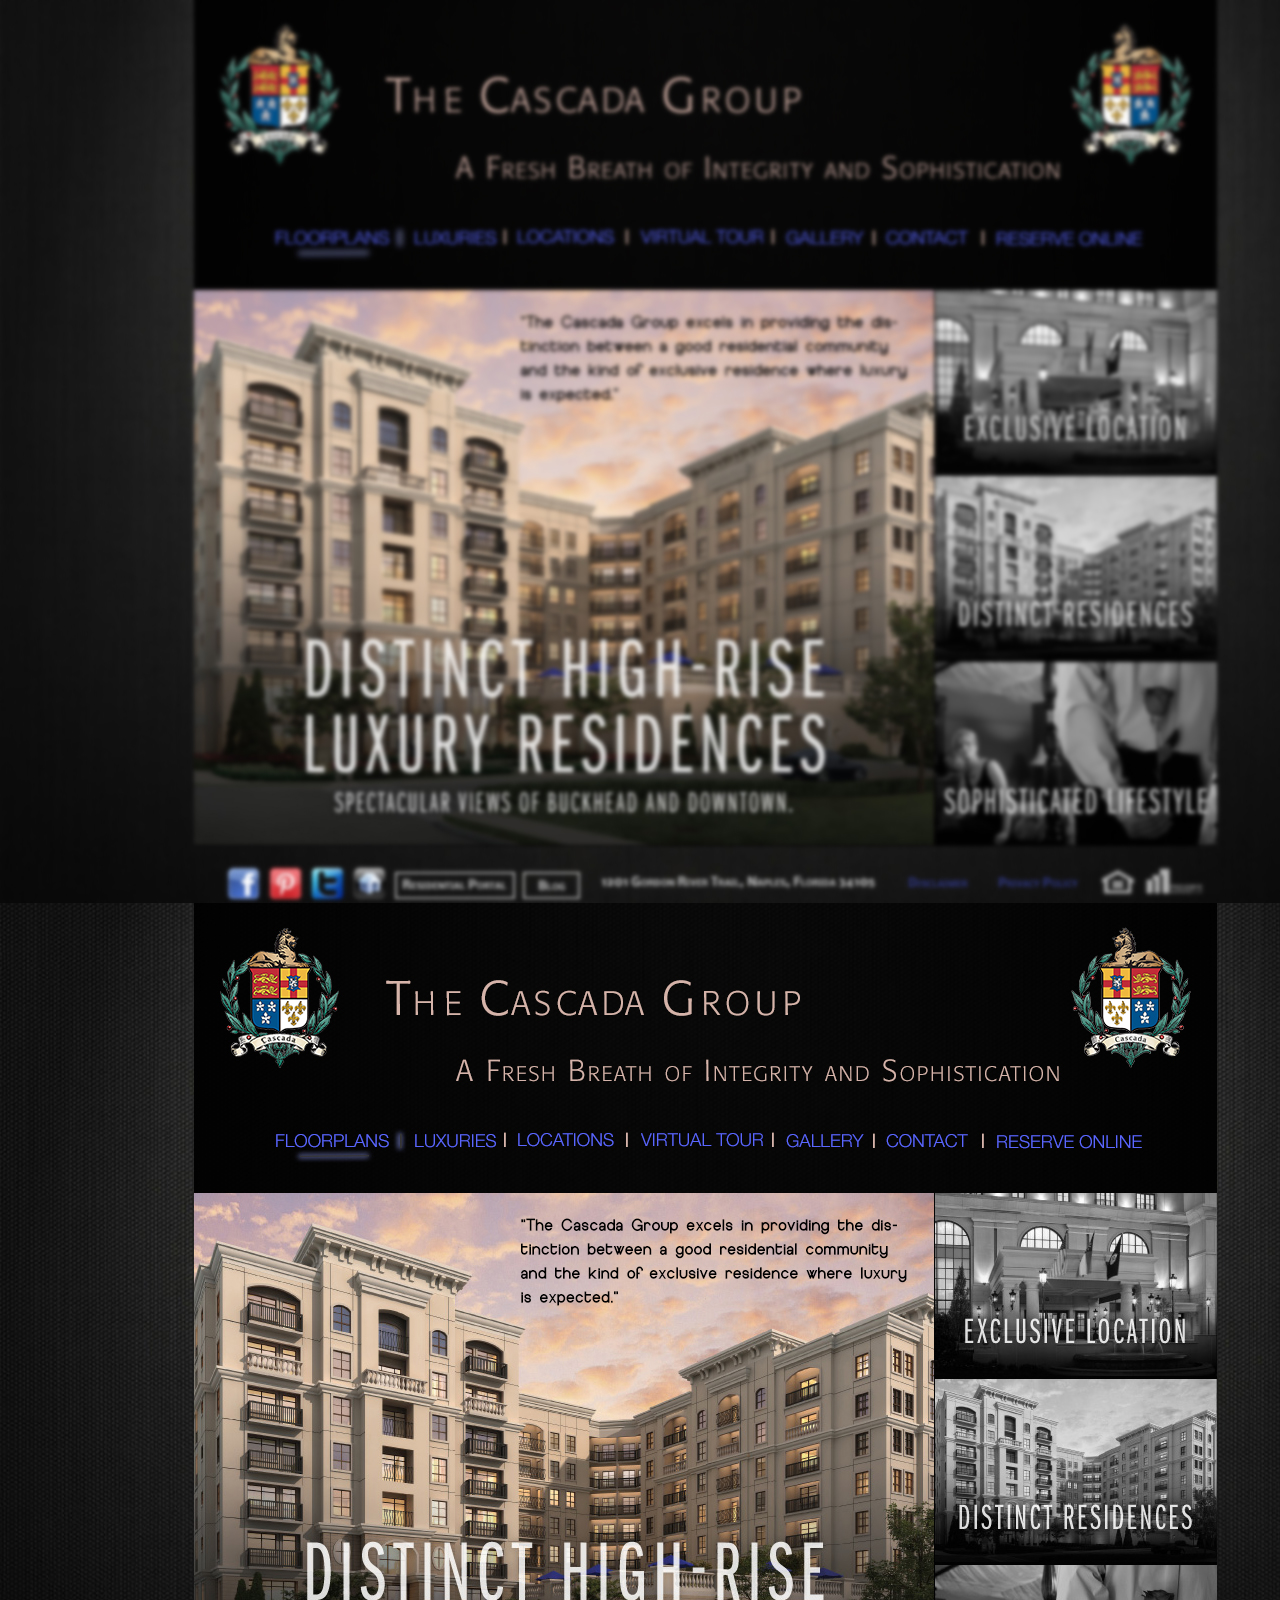
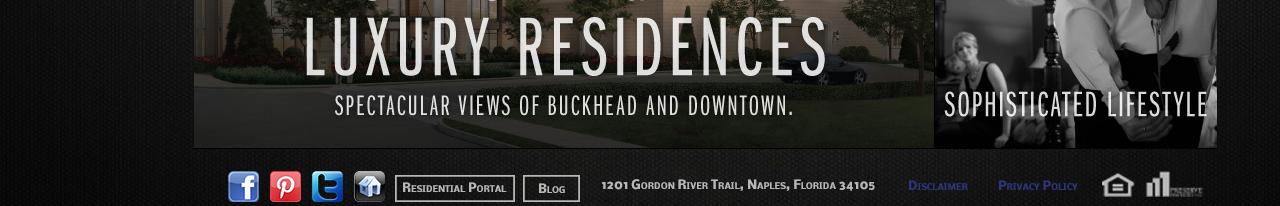
==== commit b876be7a: "Homepage fiasco" ====
--- a/project/index.html
+++ b/project/index.html
@@ -23,8 +23,8 @@
     
 </head>
 <body>
-
-<div class="container clearfix">
+    <a href="images/index2.2.jpg"><img src="images/index2.jpg"/></a><a href="images/index2.3.jpg"><img src="images/index2.2.jpg" /></a>
+<!-- <div class="container clearfix">
     <div class="grid_2 prefix_5">
         <a href="index.html"><img src="images/cascada no background.png"  /></a>
     </div>
@@ -92,7 +92,7 @@
         <img src="images/footerIcon.png" />
     </div>
     
-</div>
+</div> -->
 
 
 <script type="text/javascript" src="http://ajax.googleapis.com/ajax/libs/jquery/1.9.0/jquery.min.js"></script>
--- a/project/css/style.css
+++ b/project/css/style.css
@@ -11,7 +11,7 @@
  Page Styles
  ========================================================================== */
 body {
-    background-image: url ("backgroundTexture.jpg")no-repeat top left;
+    background: url("images/backgroundTexture.jpg");
 }
 
 #nav_gallery {
@@ -33,7 +33,7 @@
     width: 70px;
 }
 #nav_reserve {
-    width: 120px;
+    width: 130px;
 }
 textarea {
     width: 26em;
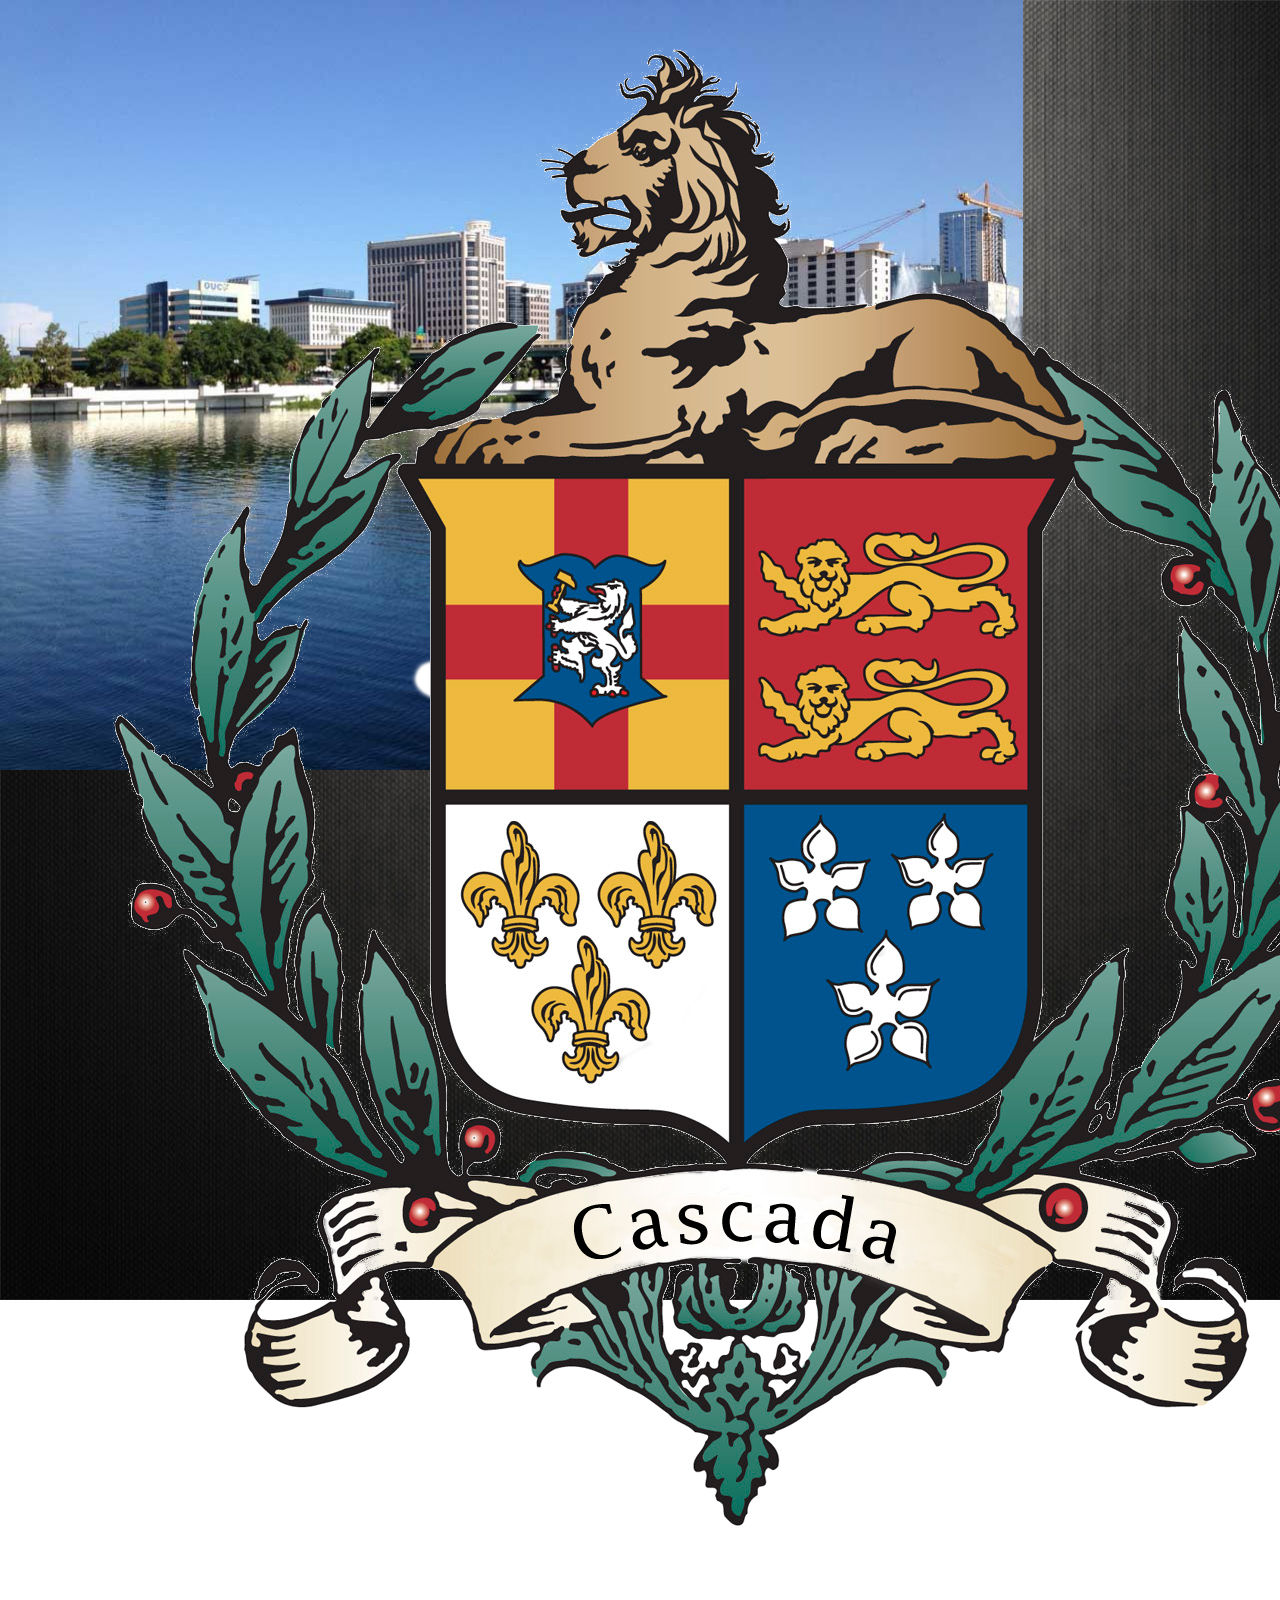
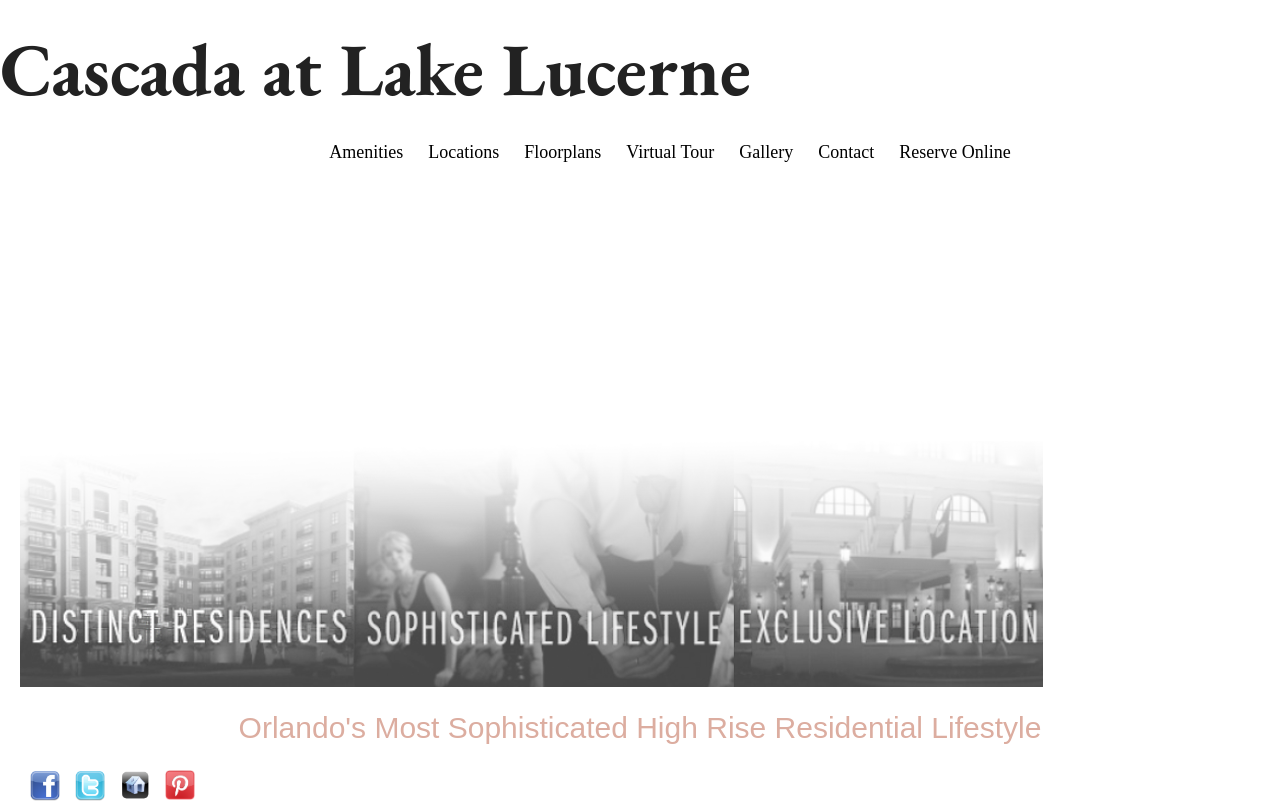
==== commit c5f891d0: "betat" ====
--- a/project/index.html
+++ b/project/index.html
@@ -2,100 +2,104 @@
 <!--[if lt IE 7]> <html class="no-js lt-ie9 lt-ie8 lt-ie7" lang="en"> <![endif]-->
 <!--[if IE 7]>    <html class="no-js lt-ie9 lt-ie8" lang="en"> <![endif]-->
 <!--[if IE 8]>    <html class="no-js lt-ie9" lang="en"> <![endif]-->
-<!--[if gt IE 8]><!--><html class="no-js" lang="en"> <!--<![endif]-->
-<head>
-    <meta charset="utf-8">
-    <meta http-equiv="X-UA-Compatible" content="IE=edge,chrome=1">
+<!--[if gt IE 8]><!-->
+<html class="no-js" lang="en">
+    <!--<![endif]-->
+    <head>
+        <meta charset="utf-8">
+        <meta http-equiv="X-UA-Compatible" content="IE=edge,chrome=1">
 
-    <title>Cascada Properties</title>
-    <meta name="description" content="">
-    <meta name="author" content="">
+        <title>Cascada Properties</title>
+        <meta name="description" content="">
+        <meta name="author" content="">
 
-    <meta name="viewport" content="width=device-width">
+        <meta name="viewport" content="width=device-width">
 
-    <link rel="stylesheet" href="css/normalize.css">
+        <link rel="stylesheet" href="css/normalize.css">
         <link rel="stylesheet" href="css/base.css">
 
-    <link rel="stylesheet" href="css/grid.css">
-    <link rel="stylesheet" href="css/style.css">
+        <link rel="stylesheet" href="css/grid.css">
+        <link rel="stylesheet" href="css/style.css">
+        <link href='http://fonts.googleapis.com/css?family=EB+Garamond' rel='stylesheet' type='text/css'>
+        <script src="js/modernizr-2.6.2.min.js"></script>
 
-    <script src="js/modernizr-2.6.2.min.js"></script>
-    
-</head>
-<body>
-    <a href="images/index2.2.jpg"><img src="images/index2.jpg"/></a><a href="images/index2.3.jpg"><img src="images/index2.2.jpg" /></a>
-<!-- <div class="container clearfix">
-    <div class="grid_2 prefix_5">
-        <a href="index.html"><img src="images/cascada no background.png"  /></a>
-    </div>
-    <div class="clear"> </div>
-    <div class="grid_12">
-  
-       <div class="grid_1 prefix_3">
-             <a href="gallery.html">Gallery</a>
-       </div>
-       <div class="grid_1">
-           <a href="luxury.html">Luxuries</a>
-       </div>
-       <div class="grid_1">
-           <a href="floorplan.html">Floorplans</a>
-       </div>
-      
-       <div class="grid_1">
-           <a href="location.html">Locations</a>
-       </div>
-       <div class="grid_1">
-           <a href="contact.html">Contact</a>
-       </div>
-       <div class="grid_2">
-           <a href="#">Reserve Online</a>
-       </div>
-    </div>
-    <div class="clear"> </div>
-        <div class="grid_8 prefix_4">
-            <h1>Cascada Properties</h1>    
-        </div> 
-        <div class="clear"> </div>
-        <div class="grid_8 omega">
-            <img src="images/home1a.jpg" alt="Distinct High-rise Luxury Residences.  Spectacular views of Buckhead and downtown." />
-            <p>Cascada Properties leads the industry in luxury apartments.  With
-                properties spanning the east coast from Chicago down to Atlanta,
-                our distinct residences stand out among the upper echelon of residential communities.</p>
+    </head>
+    <body id="home">
+
+        <div class="container clearfix">
+            <div class="grid_12">
+                <img id="lake" src="images/lakePhoto.jpg"/>
+            </div>
+            <header>
+                <div class="grid_2">
+                    <a href="index.html"><img class"logo" src="images/cascada no background.png"  /></a>
+                </div>
+                <div class="grid_9">
+                    <h1 class="heading">Cascada at Lake Lucerne</h1>
+                </div>
+                <div class="clear"></div>
+
+                <ul>
+                    <li>
+                        <a href="luxury.html">Amenities</a>
+                    </li>
+
+                    <li>
+                        <a href="location.html">Locations</a>
+                    </li>
+                    <li>
+                        <a href="floorplan.html">Floorplans</a>
+                    </li>
+
+                    <li>
+                        <a href="virtualtour.html">Virtual Tour</a>
+                    </li>
+                    <li>
+                        <a href="gallery.html">Gallery</a>
+                    </li>
+                    <li>
+                        <a href="contact.html">Contact</a>
+                    </li>
+                    <li>
+                        <a href="gallery.html">Reserve Online</a>
+                    </li>
+                </ul>
+            </header>
+
+            <div class="clear"></div>
+            <section>
+
+                <div>
+                    <img width="100%" class="homebar"  src="images/homebar.png" />
+                </div>
+                <h2 id="saying">Orlando's Most Sophisticated High Rise Residential Lifestyle</h2>
+            </section>
+            <footer>
+                <ul class="social">
+                    <li class="icons">
+                        <a href="http://facebook.com"> <img  src="images/icon-fb.png" width="30" /></a>
+                    </li>
+
+                    <li class="icons">
+                        <a href="http://www.twitter.com"><img  src="images/icon-twitter.png" width="30" /></a>
+                    </li>
+                    <li class="icons">
+                        <a href="http://www.walkscore.com"><img src="images/icon-walkscore2.png" width="30" /></a>
+                    </li>
+                    <li class="icons">
+                        <img width="30" src="images/icon-pinterest.png" />
+                    </li>
+                    <li>
+                            <h3 class="footerwriting">Cascada Properties 1201 Gordon River Trail, Naples Florida, 34105</h3>
+                    </li>
+                    <li>
+                        <img class="footerIcon" src="images/footerIconWhite.png" />
+                    </li>
+                </ul>
+            </footer>
         </div>
-        <div class="grid_4 alpha">
-            <img src="images/homeSide3.jpg" alt="Sophisticated LifeStyle" />
-        </div>
-        <div class="grid_4 alpha">
-            <img src="images/homeSide1.jpg" alt="Luxury Residences" />
-        </div>
-        <div class="grid_4 alpha">
-            <img src="images/homeSide4.jpg" alt="Exclusive Locations" />
-        </div>
-        
-    <div class="clear"> </div>
-    <div class="grid_1">
-        <a href="http://facebook.com"> <img src="images/icon-fb.png" /></a>
-    </div>
-    <div class="grid_1">
-        <a href="http://www.twitter.com"><img src="images/icon-twitter.png" /></a>
-    </div>
-    <div class="grid_1">
-        <a href="http://www.walkscore.com"><img src="images/icon-walkscore2.png" /></a>
-    </div>
-    <div class="grid_1">
-        <img src="images/icon-pinterest.png" />
-    </div>
-    <div class="grid_6">
-        <p>Cascada Properties 1201 Gordon River Trail, Naples Florida, 34105</p>
-    </div>
-    <div class="grid_2" style="background:black;">
-        <img src="images/footerIcon.png" />
-    </div>
-    
-</div> -->
 
-
-<script type="text/javascript" src="http://ajax.googleapis.com/ajax/libs/jquery/1.9.0/jquery.min.js"></script>
-<script src="js/scripts.js"></script>
-</body>
+        <script type="text/javascript" src="http://ajax.googleapis.com/ajax/libs/jquery/1.9.0/jquery.min.js"></script>
+        <script src="js/scripts.js"></script>
+    </body>
 </html>
--- a/project/css/style.css
+++ b/project/css/style.css
@@ -10,10 +10,169 @@
 /* =============================================================================
  Page Styles
  ========================================================================== */
-body {
-    background: url("images/backgroundTexture.jpg");
-}
-
+ body{
+      margin: 0 auto;     
+      width:100%;
+      background:url(../images/backgroundTextureLight.jpg) no-repeat;
+      height:100%;
+      
+     
+ }
+ #home {
+     margin: 0 auto;     
+      width:100%;
+      background:url(../images/backgroundTexture.jpg) no-repeat;
+      height:100%;
+      
+ }
+ a:hover {
+     color:blue;
+ }
+ #contactText {
+     
+    font-size: 17px;
+    font-family: 'FrankGothX',arial,helvetica;
+    color: rgb(255, 255, 255);
+    width: 205px;
+    position: absolute;
+    top: 90px;
+    left: 215px;
+    line-height: 1;
+    letter-spacing: 1px;
+    text-align: center;
+    }
+ .blackBox1{
+     height:810px;
+     position:absolute;
+     width:960px;
+ }
+ #galLeft{
+     height:500px;
+     overflow:hidden;
+ }
+#saying{
+    font-size:30px;
+     font-family:'Helvetica';
+     color:#dcada0;
+     font-weight:lighter;
+     padding:0;
+     margin:0;
+    padding-top:20px;
+    padding-bottom:10px;
+    text-align:center;
+   
+}
+.floorplan{
+    color:white;
+}
+.
+#browse {
+    border-top:1px solid white;
+
+}
+.blackBox{
+    position:absolute;
+    height:790px;
+    width:966px;
+    
+}
+#floorPic{
+    
+}
+h1{
+    padding:0;
+    margin:0;
+}
+.icons {
+    width:30px;
+    padding-left:10px;
+    margin:0;
+}
+#lake {
+    margin:0 auto;
+    position:absolute;
+    width:1023px;
+    height:770px;
+    display:block;
+    overflow:hidden;
+}
+.logo {
+}
+.heading{
+    padding-top:50px;
+     font-size:74px;
+    font-family: 'EB Garamond', serif;
+ }
+.homebar{
+     width:1023px;
+    display:block;
+    overflow:hidden;
+    margin-left:20px;
+    margin-top:260px;
+ }
+ .otherHeading{
+     color:#d6b4aa;
+     padding-top:50px;
+     font-size:74px;
+    font-family: 'EB Garamond', serif;
+ }
+ .otherPages li a {
+     color:white;
+ }
+ ul{
+     text-align:center;
+    
+ }
+ footer{
+     padding-top:10px;
+     padding-bottom:10px;
+     position:relative;
+ }
+ @font-face
+{
+font-family: myFirstFont;
+src: url(Formata.otc);
+}
+ .footerIcon {
+     padding-left:50px;
+ }
+ .social{
+     padding:0;
+     margin:0;
+     padding-left:20px;
+     display:inline;
+     margin-top:30px;
+ }
+ 
+li{
+    padding-left:20px;
+    text-decoration:none;
+    display:inline;
+    font-family:"myFirstFont";
+    font-size:20px;
+}
+ .footerwriting{
+     color:white;
+     font-family:Helvetica;
+    display:inline;
+     font-size:16px;
+     padding-left:40px;
+ }
+ .features{
+     margin:0;
+     padding:0;
+     background-color:gray;
+     border:1px solid black;
+     text-align:center;
+     color:black;
+     font-family:"Helvetica";
+ }
+header {
+    position:relative;
+}
+section{
+    position:relative;
+}
 #nav_gallery {
     width: 80px;
 }
@@ -40,12 +199,11 @@
     height: 12em;
 }
 a {
+    color:black;
     text-decoration: none;
     font-size: 18px;
 }
-li {
-    color: black;
-}
+
 /* =============================================================================
  Media Queries
  ========================================================================== */
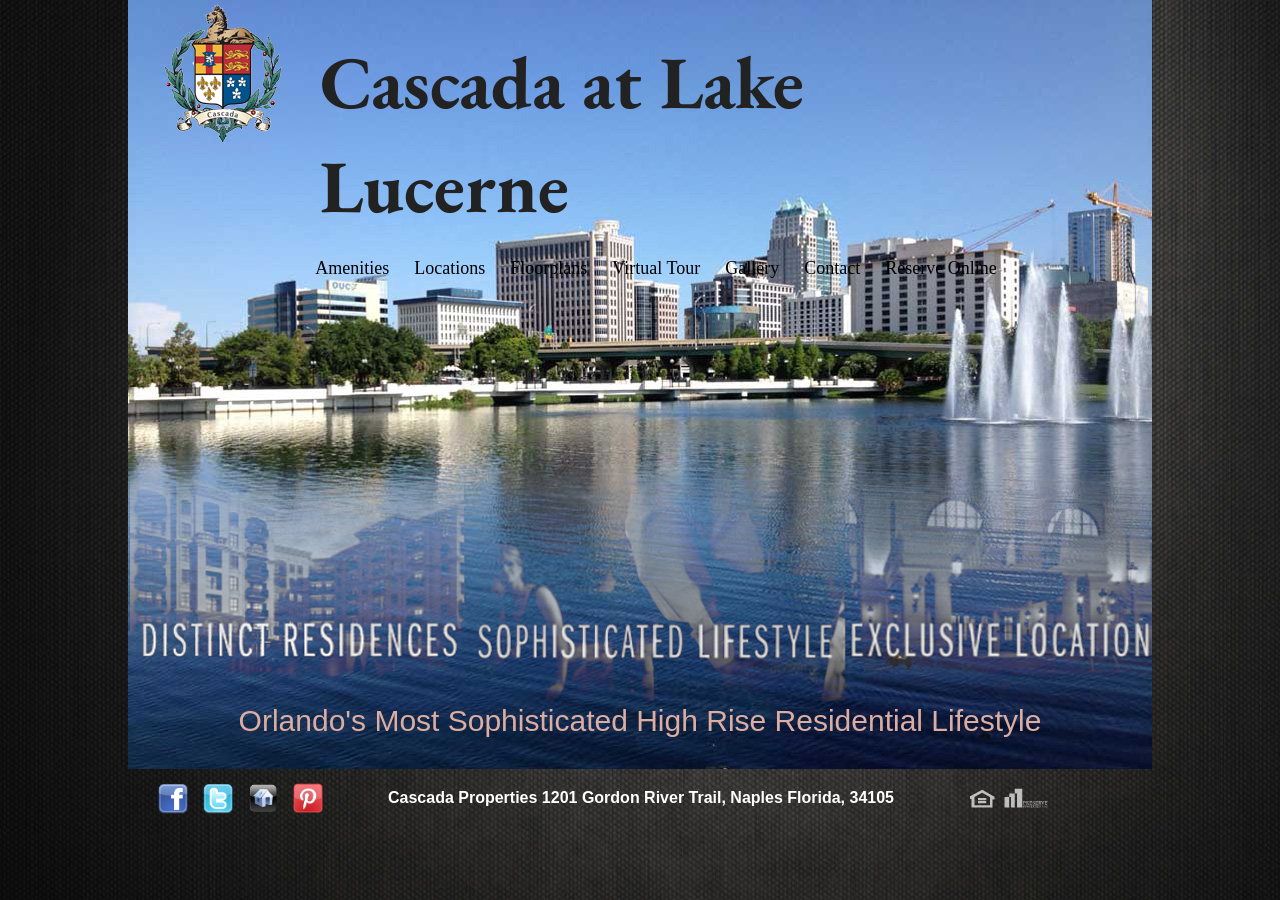
==== commit 1aa65387: "ne" ====
--- a/project/index.html
+++ b/project/index.html
@@ -24,15 +24,12 @@
         <script src="js/modernizr-2.6.2.min.js"></script>
 
     </head>
-    <body id="home">
+    <body>
 
-        <div class="container clearfix">
-            <div class="grid_12">
-                <img id="lake" src="images/lakePhoto.jpg"/>
-            </div>
-            <header>
+        <div id="container" class="container clearfix">
+            <header class="grid_12">
                 <div class="grid_2">
-                    <a href="index.html"><img class"logo" src="images/cascada no background.png"  /></a>
+                    <a href="index.html"><img class="logo" src="images/cascada-no-background.png"  /></a>
                 </div>
                 <div class="grid_9">
                     <h1 class="heading">Cascada at Lake Lucerne</h1>
@@ -52,7 +49,7 @@
                     </li>
 
                     <li>
-                        <a href="virtualtour.html">Virtual Tour</a>
+                        <a href="#">Virtual Tour</a>
                     </li>
                     <li>
                         <a href="gallery.html">Gallery</a>
@@ -66,13 +63,9 @@
                 </ul>
             </header>
 
-            <div class="clear"></div>
-            <section>
-
-                <div>
-                    <img width="100%" class="homebar"  src="images/homebar.png" />
-                </div>
-                <h2 id="saying">Orlando's Most Sophisticated High Rise Residential Lifestyle</h2>
+            <section >
+                
+             <h2 id="saying">Orlando's Most Sophisticated High Rise Residential Lifestyle</h2>
             </section>
             <footer>
                 <ul class="social">
@@ -90,7 +83,7 @@
                         <img width="30" src="images/icon-pinterest.png" />
                     </li>
                     <li>
-                            <h3 class="footerwriting">Cascada Properties 1201 Gordon River Trail, Naples Florida, 34105</h3>
+                         <h3 class="footerwriting">Cascada Properties 1201 Gordon River Trail, Naples Florida, 34105</h3>
                     </li>
                     <li>
                         <img class="footerIcon" src="images/footerIconWhite.png" />
--- a/project/css/grid.css
+++ b/project/css/grid.css
@@ -0,0 +1,333 @@
+/*
+Responsive 996px grid system ~ Grid CSS.
+Copyright 2013, Josh Cope
+
+12 Columns ~ Margin left: 13px ~ Margin right: 13px
+
+Based on the 960.gs grid system - http://960.gs/
+by Nathan Smith
+
+Licensed under GPL and MIT
+*/
+
+/* =============================================================================
+   Base 966px Grid
+   ========================================================================== */
+   
+	body {min-width: 996px;}
+
+	/* Container */
+	.container {
+		margin-left: auto;
+		margin-right: auto;
+		width: 996px;
+		
+	}
+
+	/* Global */
+	.grid_1,
+	.grid_2,
+	.grid_3,
+	.grid_4,
+	.grid_5,
+	.grid_6,
+	.grid_7,
+	.grid_8,
+	.grid_9,
+	.grid_10,
+	.grid_11,
+	.grid_12 {
+		display: inline;
+		float: left;
+		margin-left: 13px;
+		margin-right: 13px;
+	}
+
+	.push_1, .pull_1,
+	.push_2, .pull_2,
+	.push_3, .pull_3,
+	.push_4, .pull_4,
+	.push_5, .pull_5,
+	.push_6, .pull_6,
+	.push_7, .pull_7,
+	.push_8, .pull_8,
+	.push_9, .pull_9,
+	.push_10, .pull_10,
+	.push_11, .pull_11 {
+		position: relative;
+	}
+
+	/* Children (Alpha ~ First, Omega ~ Last) */
+	.alpha {margin-left: 0;}
+	.omega {margin-right: 0;}
+
+	/* Base Grid */
+	.container .grid_1 {width: 57px;}
+	.container .grid_2 {width: 140px;}
+	.container .grid_3 {width: 223px;}
+	.container .grid_4 {width: 306px;}
+	.container .grid_5 {width: 389px;}
+	.container .grid_6 {width: 472px;}
+	.container .grid_7 {width: 555px;}
+	.container .grid_8 {width: 638px;}
+	.container .grid_9 {width: 721px;}
+	.container .grid_10 {width: 804px;}
+	.container .grid_11 {width: 887px;}
+	.container .grid_12 {width: 970px;}
+
+	/* Prefix Extra Space */
+	.container .prefix_1 {padding-left: 83px;}
+	.container .prefix_2 {padding-left: 166px;}
+	.container .prefix_3 {padding-left: 249px;}
+	.container .prefix_4 {padding-left: 332px;}
+	.container .prefix_5 {padding-left: 415px;}
+	.container .prefix_6 {padding-left: 498px;}
+	.container .prefix_7 {padding-left: 581px;}
+	.container .prefix_8 {padding-left: 664px;}
+	.container .prefix_9 {padding-left: 747px;}
+	.container .prefix_10 {padding-left: 830px;}
+	.container .prefix_11 {padding-left: 913px;}
+
+	/* Suffix Extra Space */
+	.container .suffix_1 {padding-right: 83px;}
+	.container .suffix_2 {padding-right: 166px;}
+	.container .suffix_3 {padding-right: 249px;}
+	.container .suffix_4 {padding-right: 332px;}
+	.container .suffix_5 {padding-right: 415px;}
+	.container .suffix_6 {padding-right: 498px;}
+	.container .suffix_7 {padding-right: 581px;}
+	.container .suffix_8 {padding-right: 664px;}
+	.container .suffix_9 {padding-right: 747px;}
+	.container .suffix_10 {padding-right: 830px;}
+	.container .suffix_11 {padding-right: 913px;}
+
+	/* Push Space */
+	.container .push_1 {left: 83px;}
+	.container .push_2 {left: 166px;}
+	.container .push_3 {left: 249px;}
+	.container .push_4 {left: 332px;}
+	.container .push_5 {left: 415px;}
+	.container .push_6 {left: 498px;}
+	.container .push_7 {left: 581px;}
+	.container .push_8 {left: 664px;}
+	.container .push_9 {left: 747px;}
+	.container .push_10 {left: 830px;}
+	.container .push_11 {left: 913px;}
+
+	/* Pull Space */
+	.container .pull_1 {left: -83px;}
+	.container .pull_2 {left: -166px;}
+	.container .pull_3 {left: -249px;}
+	.container .pull_4 {left: -332px;}
+	.container .pull_5 {left: -415px;}
+	.container .pull_6 {left: -498px;}
+	.container .pull_7 {left: -581px;}
+	.container .pull_8 {left: -664px;}
+	.container .pull_9 {left: -747px;}
+	.container .pull_10 {left: -830px;}
+	.container .pull_11 {left: -913px;}
+
+	/* Images & Other Objects */
+     object, embed {width: 100%;}
+	img { height: auto; }
+
+
+/* =============================================================================
+   768px Grid
+   ========================================================================== */
+
+@media only screen and (min-width: 768px) and (max-width: 995px) {
+	
+	body {min-width: 768px;}
+
+	/* Container | 768px */
+	.container {width: 768px;}
+
+	/* Global | 768px */
+	.grid_1,
+	.grid_2,
+	.grid_3,
+	.grid_4,
+	.grid_5,
+	.grid_6,
+	.grid_7,
+	.grid_8,
+	.grid_9,
+	.grid_10,
+	.grid_11,
+	.grid_12 {margin-left: 8px;
+		margin-right: 8px;}
+		
+
+	/* Base Grid | 768px */
+	.container .grid_1 {width: 48px;}
+	.container .grid_2 {width: 112px;}
+	.container .grid_3 {width: 176px;}
+	.container .grid_4 {width: 240px;}
+	.container .grid_5 {width: 304px;}
+	.container .grid_6 {width: 368px;}
+	.container .grid_7 {width: 432px;}
+	.container .grid_8 {width: 496px;}
+	.container .grid_9 {width: 560px;}
+	.container .grid_10 {width: 624px;}
+	.container .grid_11 {width: 688px;}
+	.container .grid_12 {width: 752px;}
+
+	/* Prefix Extra Space | 768px */
+	.container .prefix_1 {padding-left: 64px;}
+	.container .prefix_2 {padding-left: 128px;}
+	.container .prefix_3 {padding-left: 192px;}
+	.container .prefix_4 {padding-left: 256px;}
+	.container .prefix_5 {padding-left: 320px;}
+	.container .prefix_6 {padding-left: 384px;}
+	.container .prefix_7 {padding-left: 448px;}
+	.container .prefix_8 {padding-left: 512px;}
+	.container .prefix_9 {padding-left: 576px;}
+	.container .prefix_10 {padding-left: 640px;}
+	.container .prefix_11 {padding-left: 704px;}
+	
+	/* Suffix Extra Space | 768px */
+	.container .suffix_1 {padding-right: 64px;}
+	.container .suffix_2 {padding-right: 128px;}
+	.container .suffix_3 {padding-right: 192px;}
+	.container .suffix_4 {padding-right: 256px;}
+	.container .suffix_5 {padding-right: 320px;}
+	.container .suffix_6 {padding-right: 384px;}
+	.container .suffix_7 {padding-right: 448px;}
+	.container .suffix_8 {padding-right: 512px;}
+	.container .suffix_9 {padding-right: 576px;}
+	.container .suffix_10 {padding-right: 640px;}
+	.container .suffix_11 {padding-right: 704px;}
+
+	/* Push Space | 768px */
+	.container .push_1 {left: 64px;}
+	.container .push_2 {left: 128px;}
+	.container .push_3 {left: 192px;}
+	.container .push_4 {left: 256px;}
+	.container .push_5 {left: 320px;}
+	.container .push_6 {left: 384px;}
+	.container .push_7 {left: 448px;}
+	.container .push_8 {left: 512px;}
+	.container .push_9 {left: 576px;}
+	.container .push_10 {left: 640px;}
+	.container .push_11 {left: 704px;}
+
+	/* Pull Space | 768px */
+	.container .pull_1 {left: -64px;}
+	.container .pull_2 {left: -128px;}
+	.container .pull_3 {left: -192px;}
+	.container .pull_4 {left: -256px;}
+	.container .pull_5 {left: -320px;}
+	.container .pull_6 {left: -384px;}
+	.container .pull_7 {left: -448px;}
+	.container .pull_8 {left: -512px;}
+	.container .pull_9 {left: -576px;}
+	.container .pull_10 {left: -640px;}
+	.container .pull_11 {left: -704px;}
+	
+	/* Children (Alpha ~ First, Omega ~ Last) | 768 */
+	.alpha {margin-left: 0;}
+	.omega {margin-right: 0;}
+}
+
+
+/* =============================================================================
+   Less than 768px
+   ========================================================================== */
+   
+@media only screen and (max-width: 767px) {
+	
+	body{min-width:0;}
+	
+	/* Container */
+	.container { margin:0 auto; width:456px; overflow:hidden; }
+	
+	/* Global */
+	.container .grid_1,
+	.container .grid_2,
+	.container .grid_3,
+	.container .grid_4,
+	.container .grid_5,
+	.container .grid_6,
+	.container .grid_7,
+	.container .grid_8,
+	.container .grid_9,
+	.container .grid_10,
+	.container .grid_11,
+	.container .grid_12	{
+		width:416px;
+		clear: both;
+		float: none;
+		margin-left: 0;
+		margin-right: 0;
+		display:inline-block;
+		padding-left: 20px;
+		padding-right: 20px;
+		
+		/* IE 6&7 */
+		zoom:1;
+		*display:inline;
+	}
+	
+	/* Nested children need no padding */
+	.grid_1  .grid_1,
+	.grid_2  .grid_1, .grid_2  .grid_2,
+	.grid_3  .grid_1, .grid_3  .grid_2, .grid_3  .grid_3,
+	.grid_4  .grid_1, .grid_4  .grid_2, .grid_4  .grid_3, .grid_4  .grid_4,
+	.grid_5  .grid_1, .grid_5  .grid_2, .grid_5  .grid_3, .grid_5  .grid_4, .grid_5  .grid_5,
+	.grid_6  .grid_1, .grid_6  .grid_2, .grid_6  .grid_3, .grid_6  .grid_4, .grid_6  .grid_5, .grid_6  .grid_6,
+	.grid_7  .grid_1, .grid_7  .grid_2, .grid_7  .grid_3, .grid_7  .grid_4, .grid_7  .grid_5, .grid_7  .grid_6, .grid_7  .grid_7,
+	.grid_8  .grid_1, .grid_8  .grid_2, .grid_8  .grid_3, .grid_8  .grid_4, .grid_8  .grid_5, .grid_8  .grid_6, .grid_8  .grid_7, .grid_8  .grid_8,
+	.grid_9  .grid_1, .grid_9  .grid_2, .grid_9  .grid_3, .grid_9  .grid_4, .grid_9  .grid_5, .grid_9  .grid_6, .grid_9  .grid_7, .grid_9  .grid_8, .grid_9  .grid_9,
+	.grid_10  .grid_1, .grid_10  .grid_2, .grid_10  .grid_3, .grid_10  .grid_4, .grid_10  .grid_5, .grid_10  .grid_6, .grid_10  .grid_7, .grid_10  .grid_8, .grid_10  .grid_9, .grid_10  .grid_10,
+	.grid_11  .grid_1, .grid_11  .grid_2, .grid_11  .grid_3, .grid_11  .grid_4, .grid_11  .grid_5, .grid_11  .grid_6, .grid_11  .grid_7, .grid_11  .grid_8, .grid_11  .grid_9, .grid_11  .grid_10, .grid_11  .grid_11,
+	.grid_12  .grid_1, .grid_12  .grid_2, .grid_12  .grid_3, .grid_12  .grid_4, .grid_12  .grid_5, .grid_12  .grid_6, .grid_12  .grid_7, .grid_12  .grid_8, .grid_12  .grid_9, .grid_12  .grid_10, .grid_12  .grid_11, .grid_12  .grid_12	{
+		padding-left: 0px;
+		padding-right: 0px;
+	}
+	
+	.container .push_1, .container .push_2,
+	.container .push_3, .container .push_4, 
+	.container .push_5, .container .push_6,
+	.container .push_7, .container .push_8, 
+	.container .push_9, .container .push_10,
+	.container .push_11	{
+		left: 0;
+	}
+	.container .pull_1, .container .pull_2,
+	.container .pull_3, .container .pull_4,
+	.container .pull_5, .container .pull_6,
+	.container .pull_7, .container .pull_8,
+	.container .pull_9, .container .pull_10,
+	.container .pull_11	{
+		left: 0;
+	}	
+}
+
+
+/* =============================================================================
+   Less than 480px
+   ========================================================================== */
+@media only screen and (max-width: 479px) {
+	
+	/* Container */
+	
+	.container { width:300px;}
+	
+	/* Global */
+	
+	.container .grid_1,
+	.container .grid_2,
+	.container .grid_3,
+	.container .grid_4,
+	.container .grid_5,
+	.container .grid_6,
+	.container .grid_7,
+	.container .grid_8,
+	.container .grid_9,
+	.container .grid_10,
+	.container .grid_11,
+	.container .grid_12	{
+		width:260px;
+	}
+}
--- a/project/css/style.css
+++ b/project/css/style.css
@@ -12,19 +12,33 @@
  ========================================================================== */
  body{
       margin: 0 auto;     
-      width:100%;
       background:url(../images/backgroundTextureLight.jpg) no-repeat;
       height:100%;
+      width:100%;
       
      
+ 
+ }
+ .cont{
+     background:url(../images/blackbox.jpg);
+     height:800px;
+ }
+ .leftacc{
+overflow:hidden;
+ }
+ .calls{
+     width:500px;
+ }
+ #container{
+     background:url(../images/lakePhoto.jpg) no-repeat;
+     width:1024px;
  }
  #home {
      margin: 0 auto;     
-      width:100%;
       background:url(../images/backgroundTexture.jpg) no-repeat;
       height:100%;
-      
- }
+      width:100%;
+  }
  a:hover {
      color:blue;
  }
@@ -52,16 +66,15 @@
  }
 #saying{
     font-size:30px;
-     font-family:'Helvetica';
+     font-family:Helvetica;
      color:#dcada0;
-     font-weight:lighter;
+     font-weight:100;
      padding:0;
      margin:0;
-    padding-top:20px;
-    padding-bottom:10px;
-    text-align:center;
-   
-}
+     margin-top:700px;
+     margin-bottom:40px;
+     text-align:center;
+   }
 .floorplan{
     color:white;
 }
@@ -77,7 +90,7 @@
     
 }
 #floorPic{
-    
+    margin-left:25px;
 }
 h1{
     padding:0;
@@ -89,26 +102,27 @@
     margin:0;
 }
 #lake {
-    margin:0 auto;
     position:absolute;
-    width:1023px;
-    height:770px;
+    width:996px;
     display:block;
     overflow:hidden;
 }
 .logo {
 }
 .heading{
-    padding-top:50px;
+    padding-top:30px;
      font-size:74px;
     font-family: 'EB Garamond', serif;
  }
-.homebar{
-     width:1023px;
+ #homePic{
+     margin: 0 auto;
+ }
+img.homebar{
     display:block;
     overflow:hidden;
-    margin-left:20px;
-    margin-top:260px;
+    margin-top:16em;
+    width:996px;
+    
  }
  .otherHeading{
      color:#d6b4aa;
@@ -124,9 +138,11 @@
     
  }
  footer{
-     padding-top:10px;
-     padding-bottom:10px;
-     position:relative;
+     display:inline;
+     margin-top:20px;
+     margin-bottom:10px
+     horizontal:center;
+     padding-top:100px
  }
  @font-face
 {
@@ -141,9 +157,11 @@
      margin:0;
      padding-left:20px;
      display:inline;
-     margin-top:30px;
- }
- 
+     padding-top:30px;
+ }
+.ui-accordion .ui-accordion-header{
+     width:300px;
+ }
 li{
     padding-left:20px;
     text-decoration:none;
@@ -166,12 +184,11 @@
      text-align:center;
      color:black;
      font-family:"Helvetica";
+     width:100%;
  }
 header {
-    position:relative;
 }
 section{
-    position:relative;
 }
 #nav_gallery {
     width: 80px;
@@ -203,6 +220,9 @@
     text-decoration: none;
     font-size: 18px;
 }
+a:hover {
+    color:blue;
+}
 
 /* =============================================================================
  Media Queries
@@ -210,10 +230,20 @@
 
 /* Tablet Portrait size to Base 996px */
 @media only screen and (min-width: 768px) and (max-width: 995px) {
+    .heading{
+        font-size:54px;
+    }
+    
 }
 
 /* All Mobile Sizes */
 @media only screen and (max-width: 767px) {
+    .logo{
+        width:100px;
+    }
+    .heading{
+        font-size:33px;
+    }
 }
 
 /* Mobile Landscape Size to Tablet Portrait */
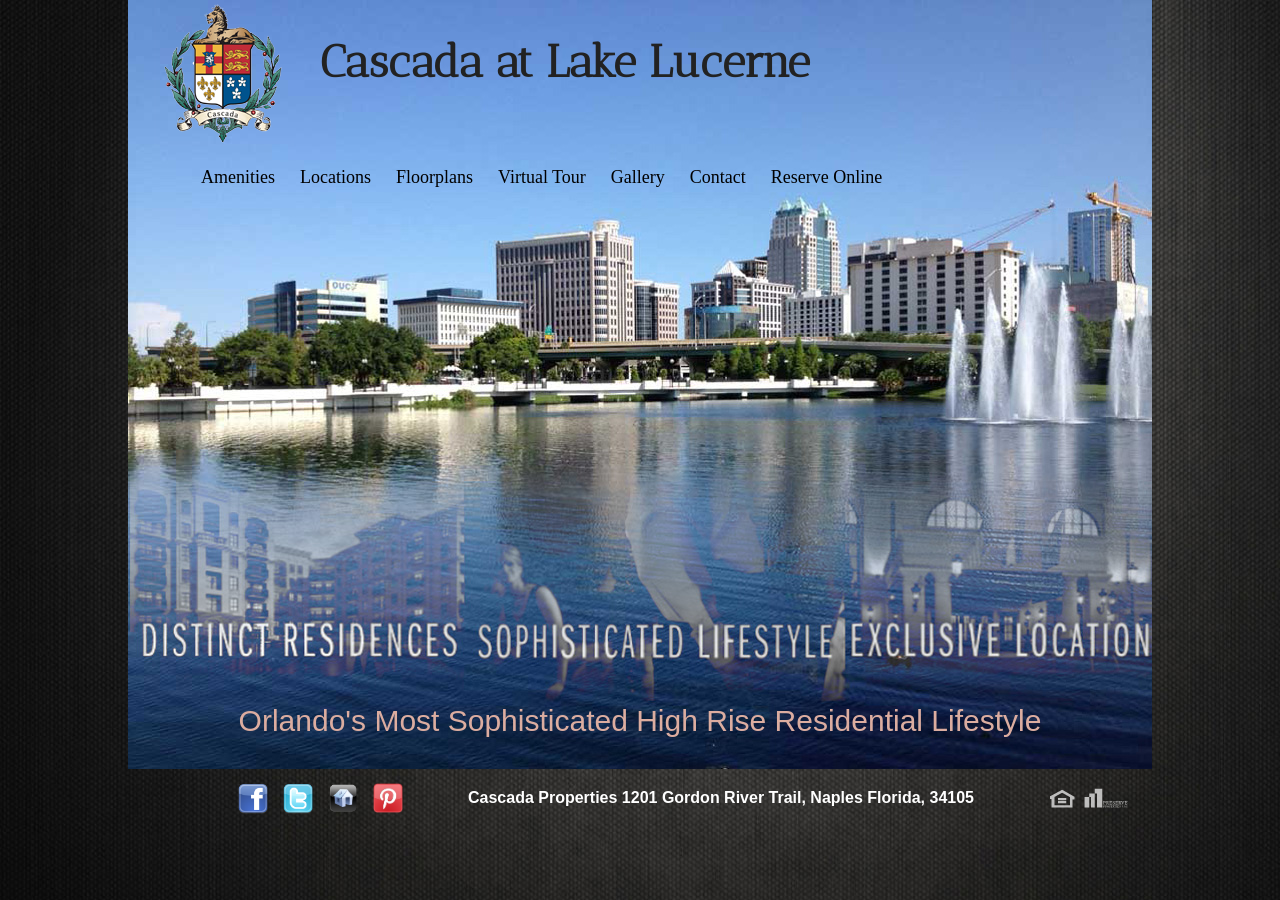
==== commit 9d2aefee: "jr" ====
--- a/project/index.html
+++ b/project/index.html
@@ -20,7 +20,7 @@
 
         <link rel="stylesheet" href="css/grid.css">
         <link rel="stylesheet" href="css/style.css">
-        <link href='http://fonts.googleapis.com/css?family=EB+Garamond' rel='stylesheet' type='text/css'>
+        <link href='http://fonts.googleapis.com/css?family=Antic+Didone' rel='stylesheet' type='text/css'>
         <script src="js/modernizr-2.6.2.min.js"></script>
 
     </head>
@@ -67,6 +67,7 @@
                 
              <h2 id="saying">Orlando's Most Sophisticated High Rise Residential Lifestyle</h2>
             </section>
+        </div>
             <footer>
                 <ul class="social">
                     <li class="icons">
@@ -90,7 +91,6 @@
                     </li>
                 </ul>
             </footer>
-        </div>
 
         <script type="text/javascript" src="http://ajax.googleapis.com/ajax/libs/jquery/1.9.0/jquery.min.js"></script>
         <script src="js/scripts.js"></script>
--- a/project/css/style.css
+++ b/project/css/style.css
@@ -21,7 +21,7 @@
  }
  .cont{
      background:url(../images/blackbox.jpg);
-     height:800px;
+     height:850px;
  }
  .leftacc{
 overflow:hidden;
@@ -49,8 +49,8 @@
     color: rgb(255, 255, 255);
     width: 205px;
     position: absolute;
-    top: 90px;
-    left: 215px;
+    top: 302px;
+    left: 450px;
     line-height: 1;
     letter-spacing: 1px;
     text-align: center;
@@ -111,8 +111,8 @@
 }
 .heading{
     padding-top:30px;
-     font-size:74px;
-    font-family: 'EB Garamond', serif;
+     font-size:45px;
+    font-family: 'Antic Didone', serif;
  }
  #homePic{
      margin: 0 auto;
@@ -134,16 +134,14 @@
      color:white;
  }
  ul{
-     text-align:center;
-    
+     /*text-align:center;*/    
  }
  footer{
      display:inline;
-     margin-top:20px;
      margin-bottom:10px
      horizontal:center;
-     padding-top:100px
- }
+     padding-top:10px;
+     padding-left:13em; }
  @font-face
 {
 font-family: myFirstFont;
@@ -158,6 +156,7 @@
      padding-left:20px;
      display:inline;
      padding-top:30px;
+     vertical-align:middle;
  }
 .ui-accordion .ui-accordion-header{
      width:300px;
